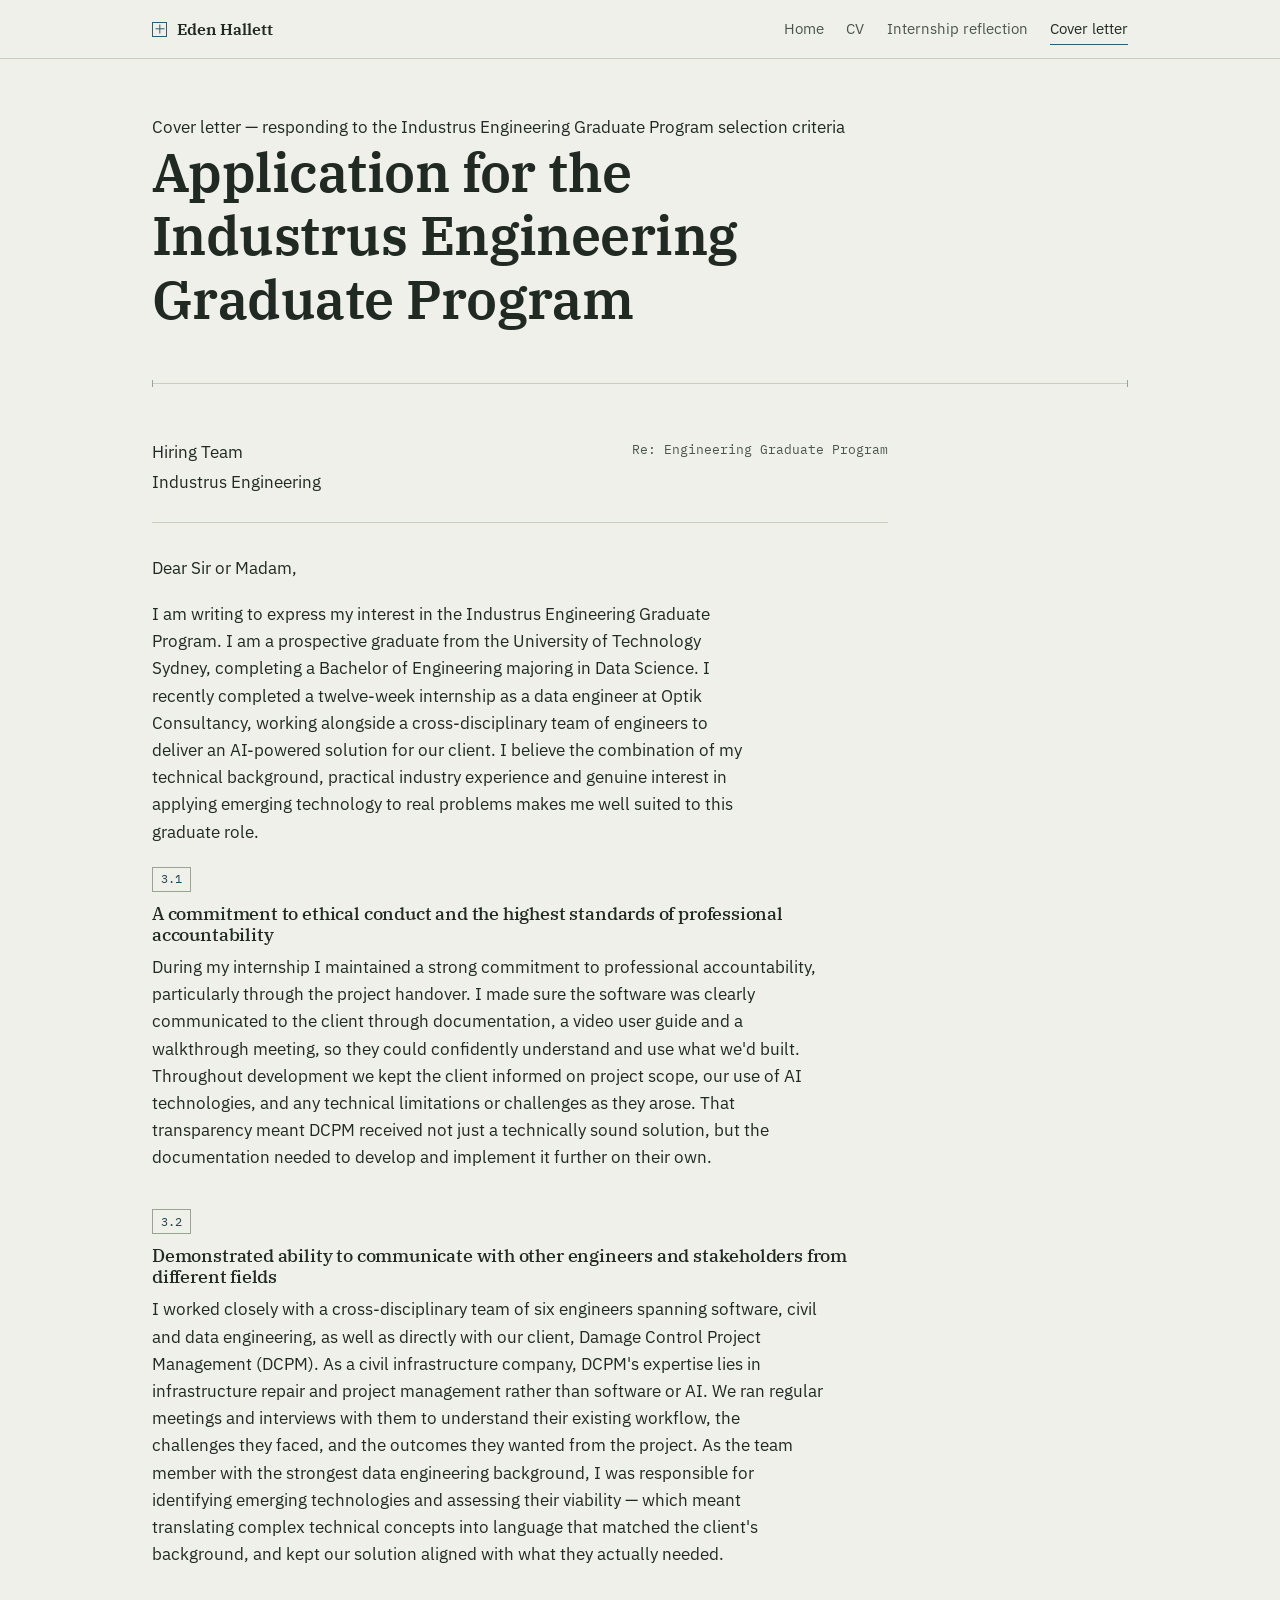
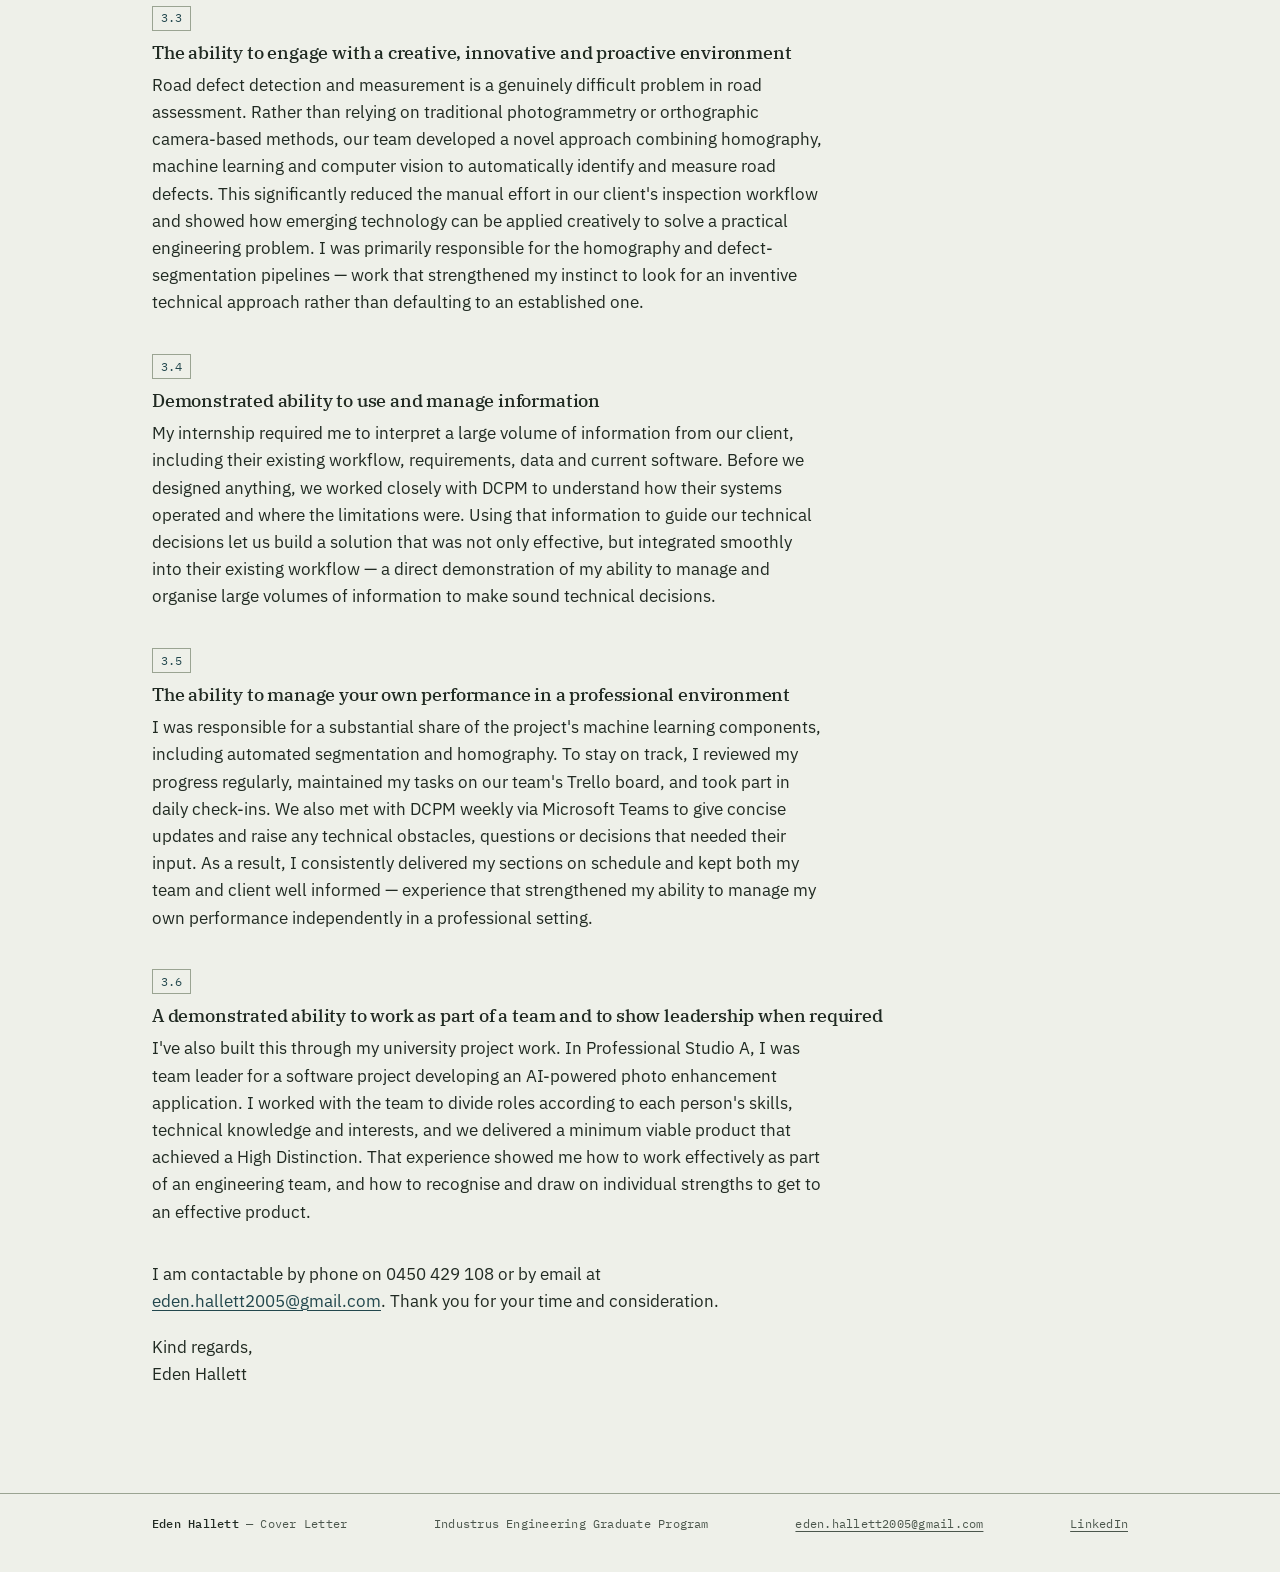
==== cover-letter.html @ 6748b649 "added html" ====
<!doctype html>
<html lang="en">
<head>
<meta charset="utf-8">
<meta name="viewport" content="width=device-width, initial-scale=1">
<title>Cover Letter — Eden Hallett</title>
<meta name="description" content="Eden Hallett's cover letter for the Industrus Engineering Graduate Program.">
<link rel="stylesheet" href="assets/site.css">
</head>
<body>

<header class="sitehead">
  <div class="sitehead-inner">
    <a class="brand" href="index.html"><span class="brand-mark" aria-hidden="true"></span>Eden Hallett</a>
    <nav class="nav" aria-label="Primary">
      <a href="index.html">Home</a>
      <a href="cv.html">CV</a>
      <a href="reflection.html">Internship reflection</a>
      <a href="cover-letter.html" aria-current="page">Cover letter</a>
    </nav>
  </div>
</header>

<main>

  <section style="padding-bottom:1.6rem;">
    <div class="kicker">Cover letter — responding to the Industrus Engineering Graduate Program selection criteria</div>
    <h1>Application for the<br>Industrus Engineering<br>Graduate Program</h1>
  </section>

  <div class="rule-ticked"></div>

  <section class="narrow">

    <div class="letter-head">
      <div class="to">
        <p style="margin-bottom:0.2em;">Hiring Team</p>
        <p style="margin-bottom:0;">Industrus Engineering</p>
      </div>
      <div class="date">Re: Engineering Graduate Program</div>
    </div>

    <p>Dear Sir or Madam,</p>

    <p>I am writing to express my interest in the Industrus Engineering Graduate Program. I am a prospective graduate from the University of Technology Sydney, completing a Bachelor of Engineering majoring in Data Science. I recently completed a twelve-week internship as a data engineer at Optik Consultancy, working alongside a cross-disciplinary team of engineers to deliver an AI-powered solution for our client. I believe the combination of my technical background, practical industry experience and genuine interest in applying emerging technology to real problems makes me well suited to this graduate role.</p>

    <div class="criterion">
      <span class="ctag">3.1</span>
      <h2>A commitment to ethical conduct and the highest standards of professional accountability</h2>
      <p>During my internship I maintained a strong commitment to professional accountability, particularly through the project handover. I made sure the software was clearly communicated to the client through documentation, a video user guide and a walkthrough meeting, so they could confidently understand and use what we'd built. Throughout development we kept the client informed on project scope, our use of AI technologies, and any technical limitations or challenges as they arose. That transparency meant DCPM received not just a technically sound solution, but the documentation needed to develop and implement it further on their own.</p>
    </div>

    <div class="criterion">
      <span class="ctag">3.2</span>
      <h2>Demonstrated ability to communicate with other engineers and stakeholders from different fields</h2>
      <p>I worked closely with a cross-disciplinary team of six engineers spanning software, civil and data engineering, as well as directly with our client, Damage Control Project Management (DCPM). As a civil infrastructure company, DCPM's expertise lies in infrastructure repair and project management rather than software or AI. We ran regular meetings and interviews with them to understand their existing workflow, the challenges they faced, and the outcomes they wanted from the project. As the team member with the strongest data engineering background, I was responsible for identifying emerging technologies and assessing their viability — which meant translating complex technical concepts into language that matched the client's background, and kept our solution aligned with what they actually needed.</p>
    </div>

    <div class="criterion">
      <span class="ctag">3.3</span>
      <h2>The ability to engage with a creative, innovative and proactive environment</h2>
      <p>Road defect detection and measurement is a genuinely difficult problem in road assessment. Rather than relying on traditional photogrammetry or orthographic camera-based methods, our team developed a novel approach combining homography, machine learning and computer vision to automatically identify and measure road defects. This significantly reduced the manual effort in our client's inspection workflow and showed how emerging technology can be applied creatively to solve a practical engineering problem. I was primarily responsible for the homography and defect-segmentation pipelines — work that strengthened my instinct to look for an inventive technical approach rather than defaulting to an established one.</p>
    </div>

    <div class="criterion">
      <span class="ctag">3.4</span>
      <h2>Demonstrated ability to use and manage information</h2>
      <p>My internship required me to interpret a large volume of information from our client, including their existing workflow, requirements, data and current software. Before we designed anything, we worked closely with DCPM to understand how their systems operated and where the limitations were. Using that information to guide our technical decisions let us build a solution that was not only effective, but integrated smoothly into their existing workflow — a direct demonstration of my ability to manage and organise large volumes of information to make sound technical decisions.</p>
    </div>

    <div class="criterion">
      <span class="ctag">3.5</span>
      <h2>The ability to manage your own performance in a professional environment</h2>
      <p>I was responsible for a substantial share of the project's machine learning components, including automated segmentation and homography. To stay on track, I reviewed my progress regularly, maintained my tasks on our team's Trello board, and took part in daily check-ins. We also met with DCPM weekly via Microsoft Teams to give concise updates and raise any technical obstacles, questions or decisions that needed their input. As a result, I consistently delivered my sections on schedule and kept both my team and client well informed — experience that strengthened my ability to manage my own performance independently in a professional setting.</p>
    </div>

    <div class="criterion">
      <span class="ctag">3.6</span>
      <h2>A demonstrated ability to work as part of a team and to show leadership when required</h2>
      <p>I've also built this through my university project work. In Professional Studio A, I was team leader for a software project developing an AI-powered photo enhancement application. I worked with the team to divide roles according to each person's skills, technical knowledge and interests, and we delivered a minimum viable product that achieved a High Distinction. That experience showed me how to work effectively as part of an engineering team, and how to recognise and draw on individual strengths to get to an effective product.</p>
    </div>

    <p style="margin-top:2rem;">I am contactable by phone on 0450 429 108 or by email at <a href="mailto:eden.hallett2005@gmail.com">eden.hallett2005@gmail.com</a>. Thank you for your time and consideration.</p>

    <p>Kind regards,<br>Eden Hallett</p>

  </section>

</main>

<footer class="titleblock">
  <div class="titleblock-inner">
    <span><b>Eden Hallett</b> — Cover Letter</span>
    <span>Industrus Engineering Graduate Program</span>
    <span><a href="mailto:eden.hallett2005@gmail.com">eden.hallett2005@gmail.com</a></span>
    <span><a href="http://www.linkedin.com/in/eden-hallett-33a5212b8">LinkedIn</a></span>
  </div>
</footer>

</body>
</html>
---- assets/site.css ----
/* ============================================================
   Eden Hallett — ePortfolio
   Design concept: the visual language of a survey / engineering
   drawing sheet — hairline rules, corner tick marks, a title
   block, and restrained marginal annotations — reinterpreted
   as a web layout. Ties the site's form to Eden's own work in
   geospatial measurement and technical documentation.
   ============================================================ */

@import url('https://fonts.googleapis.com/css2?family=IBM+Plex+Serif:ital,wght@0,400;0,500;0,600;1,400&family=IBM+Plex+Sans:wght@400;500;600&family=IBM+Plex+Mono:wght@400;500&display=swap');

:root{
  --paper:   #EEF0E9;
  --panel:   #E4E7DC;
  --ink:     #202A22;
  --ink-60:  #4B564C;
  --slate:   #2F5F66;
  --slate-d: #22474D;
  --clay:    #93602E;
  --line:    #C9CFC0;
  --line-strong: #9AA492;
  --max: 46rem;
  --wide: 64rem;
}

*, *::before, *::after{ box-sizing: border-box; }

html{ scroll-behavior: smooth; }

body{
  margin: 0;
  background: var(--paper);
  color: var(--ink);
  font-family: 'IBM Plex Sans', system-ui, sans-serif;
  font-size: 17px;
  line-height: 1.6;
  -webkit-font-smoothing: antialiased;
}

h1, h2, h3{
  font-family: 'IBM Plex Serif', Georgia, serif;
  font-weight: 500;
  color: var(--ink);
  line-height: 1.18;
  margin: 0 0 0.5em;
  letter-spacing: -0.01em;
}

h1{ font-size: clamp(2.1rem, 4.2vw, 3.4rem); font-weight: 600; }
h2{ font-size: clamp(1.35rem, 2.4vw, 1.7rem); }
h3{ font-size: 1.1rem; font-weight: 600; }

p{ margin: 0 0 1.1em; max-width: 38rem; }
a{ color: var(--slate-d); text-decoration-thickness: 1px; text-underline-offset: 3px; }
a:hover{ color: var(--clay); }
a:focus-visible, button:focus-visible{
  outline: 2px solid var(--slate-d);
  outline-offset: 3px;
}

.mono{ font-family: 'IBM Plex Mono', monospace; }

.meta{
  font-family: 'IBM Plex Mono', monospace;
  font-size: 0.72rem;
  letter-spacing: 0.04em;
  color: var(--ink-60);
}

/* ---------- corner tick marks (drawing-sheet reference marks) --- */
.ticked{
  position: relative;
}
.ticked::before, .ticked::after,
.ticked .tick-br, .ticked .tick-bl{
  content: "";
  position: absolute;
  width: 14px;
  height: 14px;
  border: 1.4px solid var(--line-strong);
}
.ticked::before{ top: -1px; left: -1px; border-right: none; border-bottom: none; }
.ticked::after{ top: -1px; right: -1px; border-left: none; border-bottom: none; }
.ticked .tick-bl{ bottom: -1px; left: -1px; border-right: none; border-top: none; }
.ticked .tick-br{ bottom: -1px; right: -1px; border-left: none; border-top: none; }

/* ---------- top nav — reads like a drawing sheet's index strip - */
.sitehead{
  border-bottom: 1px solid var(--line);
  position: sticky;
  top: 0;
  background: rgba(238,240,233,0.92);
  backdrop-filter: blur(6px);
  z-index: 20;
}
.sitehead-inner{
  max-width: var(--wide);
  margin: 0 auto;
  padding: 0.85rem 1.5rem;
  display: flex;
  align-items: center;
  justify-content: space-between;
  gap: 1rem;
}
.brand{
  display: flex;
  align-items: center;
  gap: 0.6rem;
  font-family: 'IBM Plex Serif', serif;
  font-size: 1.02rem;
  font-weight: 600;
  color: var(--ink);
  text-decoration: none;
  white-space: nowrap;
}
.brand:hover{ color: var(--ink); }
.brand-mark{
  width: 15px; height: 15px;
  border: 1.4px solid var(--slate);
  position: relative;
  flex: none;
}
.brand-mark::before, .brand-mark::after{
  content:"";
  position: absolute;
  background: var(--slate);
}
.brand-mark::before{ top: 50%; left: 50%; width: 9px; height: 1.4px; transform: translate(-50%,-50%); }
.brand-mark::after{ top: 50%; left: 50%; width: 1.4px; height: 9px; transform: translate(-50%,-50%); }

.nav{
  display: flex;
  gap: 1.4rem;
  font-size: 0.92rem;
  flex-wrap: wrap;
}
.nav a{
  color: var(--ink-60);
  text-decoration: none;
  padding: 0.2rem 0;
  border-bottom: 1px solid transparent;
}
.nav a:hover{ color: var(--ink); border-color: var(--line-strong); }
.nav a[aria-current="page"]{
  color: var(--ink);
  border-color: var(--slate);
}

/* ---------- layout shells ---------- */
main{ max-width: var(--wide); margin: 0 auto; padding: 0 1.5rem; }
.narrow{ max-width: var(--max); }

section{ padding: 3.4rem 0; }
section + section{ border-top: 1px solid var(--line); }

.rule{
  border: 0;
  border-top: 1px solid var(--line);
  margin: 0;
}

.rule-ticked{
  height: 1px;
  background: var(--line);
  margin: 0;
  position: relative;
}
.rule-ticked::before{
  content: "";
  position: absolute;
  left: 0; top: -3px;
  width: 1px; height: 7px;
  background: var(--line-strong);
}
.rule-ticked::after{
  content: "";
  position: absolute;
  right: 0; top: -3px;
  width: 1px; height: 7px;
  background: var(--line-strong);
}

/* ---------- hero ---------- */
.hero{ padding: 3.6rem 0 3rem; }
.hero .kicker{
  font-family: 'IBM Plex Mono', monospace;
  font-size: 0.78rem;
  color: var(--slate-d);
  margin-bottom: 1rem;
  letter-spacing: 0.02em;
}
.hero p.lead{
  font-size: 1.12rem;
  color: var(--ink-60);
  max-width: 34rem;
}

/* ---------- panel (title-block style bordered box) ---------- */
.panel{
  border: 1px solid var(--line-strong);
  background: var(--panel);
  padding: 1.8rem 2rem;
}
.panel h3{ margin-bottom: 0.6rem; }
.panel p:last-child{ margin-bottom: 0; }

.panel-row{
  display: grid;
  grid-template-columns: 1fr 1fr;
  gap: 2.2rem;
}
@media (max-width: 640px){
  .panel-row{ grid-template-columns: 1fr; }
}

/* ---------- two-column CV layout ---------- */
.cv-grid{
  display: grid;
  grid-template-columns: 15.5rem 1fr;
  gap: 3rem;
  align-items: start;
}
@media (max-width: 780px){
  .cv-grid{ grid-template-columns: 1fr; }
}

.side-block{ margin-bottom: 2.1rem; }
.side-block h3{
  font-family: 'IBM Plex Mono', monospace;
  font-size: 0.8rem;
  font-weight: 500;
  letter-spacing: 0.01em;
  color: var(--slate-d);
  margin-bottom: 0.7rem;
}
.side-block ul{ margin: 0; padding-left: 0; list-style: none; }
.side-block li{ margin-bottom: 0.35rem; font-size: 0.94rem; color: var(--ink-60); }
.side-block a{ color: var(--ink-60); }
.side-block a:hover{ color: var(--clay); }

.entry{ margin-bottom: 1.9rem; }
.entry:last-child{ margin-bottom: 0; }
.entry-head{
  display: flex;
  justify-content: space-between;
  align-items: baseline;
  gap: 1rem;
  flex-wrap: wrap;
  margin-bottom: 0.25rem;
}
.entry-head h3{ margin: 0; }
.entry-org{ color: var(--ink-60); font-size: 0.95rem; margin-bottom: 0.5rem; }
.entry-when{
  font-family: 'IBM Plex Mono', monospace;
  font-size: 0.76rem;
  color: var(--ink-60);
  white-space: nowrap;
}
.entry ul{ margin: 0.4em 0 0; padding-left: 1.1em; }
.entry li{ margin-bottom: 0.35em; color: var(--ink-60); }

.chips{ display: flex; flex-wrap: wrap; gap: 0.4rem 0.5rem; }
.chip{
  font-family: 'IBM Plex Mono', monospace;
  font-size: 0.74rem;
  border: 1px solid var(--line-strong);
  padding: 0.18rem 0.55rem;
  color: var(--ink-60);
}

/* ---------- Q&A blocks (reflection) ---------- */
.qa{ margin-bottom: 2.6rem; }
.qa:last-child{ margin-bottom: 0; }
.qa .qnum{
  font-family: 'IBM Plex Mono', monospace;
  font-size: 0.76rem;
  color: var(--slate-d);
  display: block;
  margin-bottom: 0.4rem;
}
.qa h2{ font-size: 1.2rem; margin-bottom: 0.7rem; }
.qa p{ max-width: 40rem; }

figure{ margin: 1.6rem 0; }
figure img{
  width: 100%;
  height: auto;
  display: block;
  border: 1px solid var(--line-strong);
}
figcaption{
  font-family: 'IBM Plex Mono', monospace;
  font-size: 0.72rem;
  color: var(--ink-60);
  margin-top: 0.5rem;
}

/* ---------- criteria blocks (cover letter) ---------- */
.criterion{ margin-bottom: 2.2rem; }
.criterion:last-child{ margin-bottom: 0; }
.criterion .ctag{
  font-family: 'IBM Plex Mono', monospace;
  font-size: 0.76rem;
  color: var(--slate-d);
  border: 1px solid var(--line-strong);
  padding: 0.12rem 0.5rem;
  display: inline-block;
  margin-bottom: 0.7rem;
}
.criterion h2{ font-size: 1.12rem; margin-bottom: 0.55rem; }
.criterion p{ max-width: 42rem; }

.letter-head{
  display: flex;
  justify-content: space-between;
  gap: 1.5rem;
  flex-wrap: wrap;
  margin-bottom: 2rem;
  padding-bottom: 1.6rem;
  border-bottom: 1px solid var(--line);
}
.letter-head .to{ max-width: 26rem; }
.letter-head .date{ font-family: 'IBM Plex Mono', monospace; font-size: 0.82rem; color: var(--ink-60); }

.print-btn{
  font-family: 'IBM Plex Mono', monospace;
  font-size: 0.76rem;
  color: var(--slate-d);
  background: none;
  border: 1px solid var(--line-strong);
  padding: 0.4rem 0.8rem;
  cursor: pointer;
}
.print-btn:hover{ border-color: var(--slate-d); }

/* ---------- title-block footer ---------- */
.titleblock{
  border-top: 1px solid var(--line-strong);
  margin-top: 2rem;
}
.titleblock-inner{
  max-width: var(--wide);
  margin: 0 auto;
  padding: 1.3rem 1.5rem 2.4rem;
  display: flex;
  flex-wrap: wrap;
  gap: 0.6rem 2rem;
  justify-content: space-between;
  font-family: 'IBM Plex Mono', monospace;
  font-size: 0.72rem;
  color: var(--ink-60);
  letter-spacing: 0.02em;
}
.titleblock-inner span b{ color: var(--ink); font-weight: 500; }
.titleblock a{ color: var(--ink-60); }
.titleblock a:hover{ color: var(--clay); }

/* ---------- inline in-content link callout ---------- */
.crossref{
  margin-top: 1.6rem;
  font-size: 0.96rem;
}

/* ---------- print (CV) ---------- */
@media print{
  .sitehead, .titleblock, .print-btn{ display: none !important; }
  body{ background: #fff; font-size: 12px; }
  section{ padding: 0.6rem 0; }
  section + section{ border-top: none; }
  a{ color: var(--ink); text-decoration: none; }
  .panel{ background: #fff; }
}

@media (max-width: 560px){
  .sitehead-inner{ flex-direction: column; align-items: flex-start; gap: 0.6rem; }
  .nav{ gap: 1rem; font-size: 0.86rem; }
}
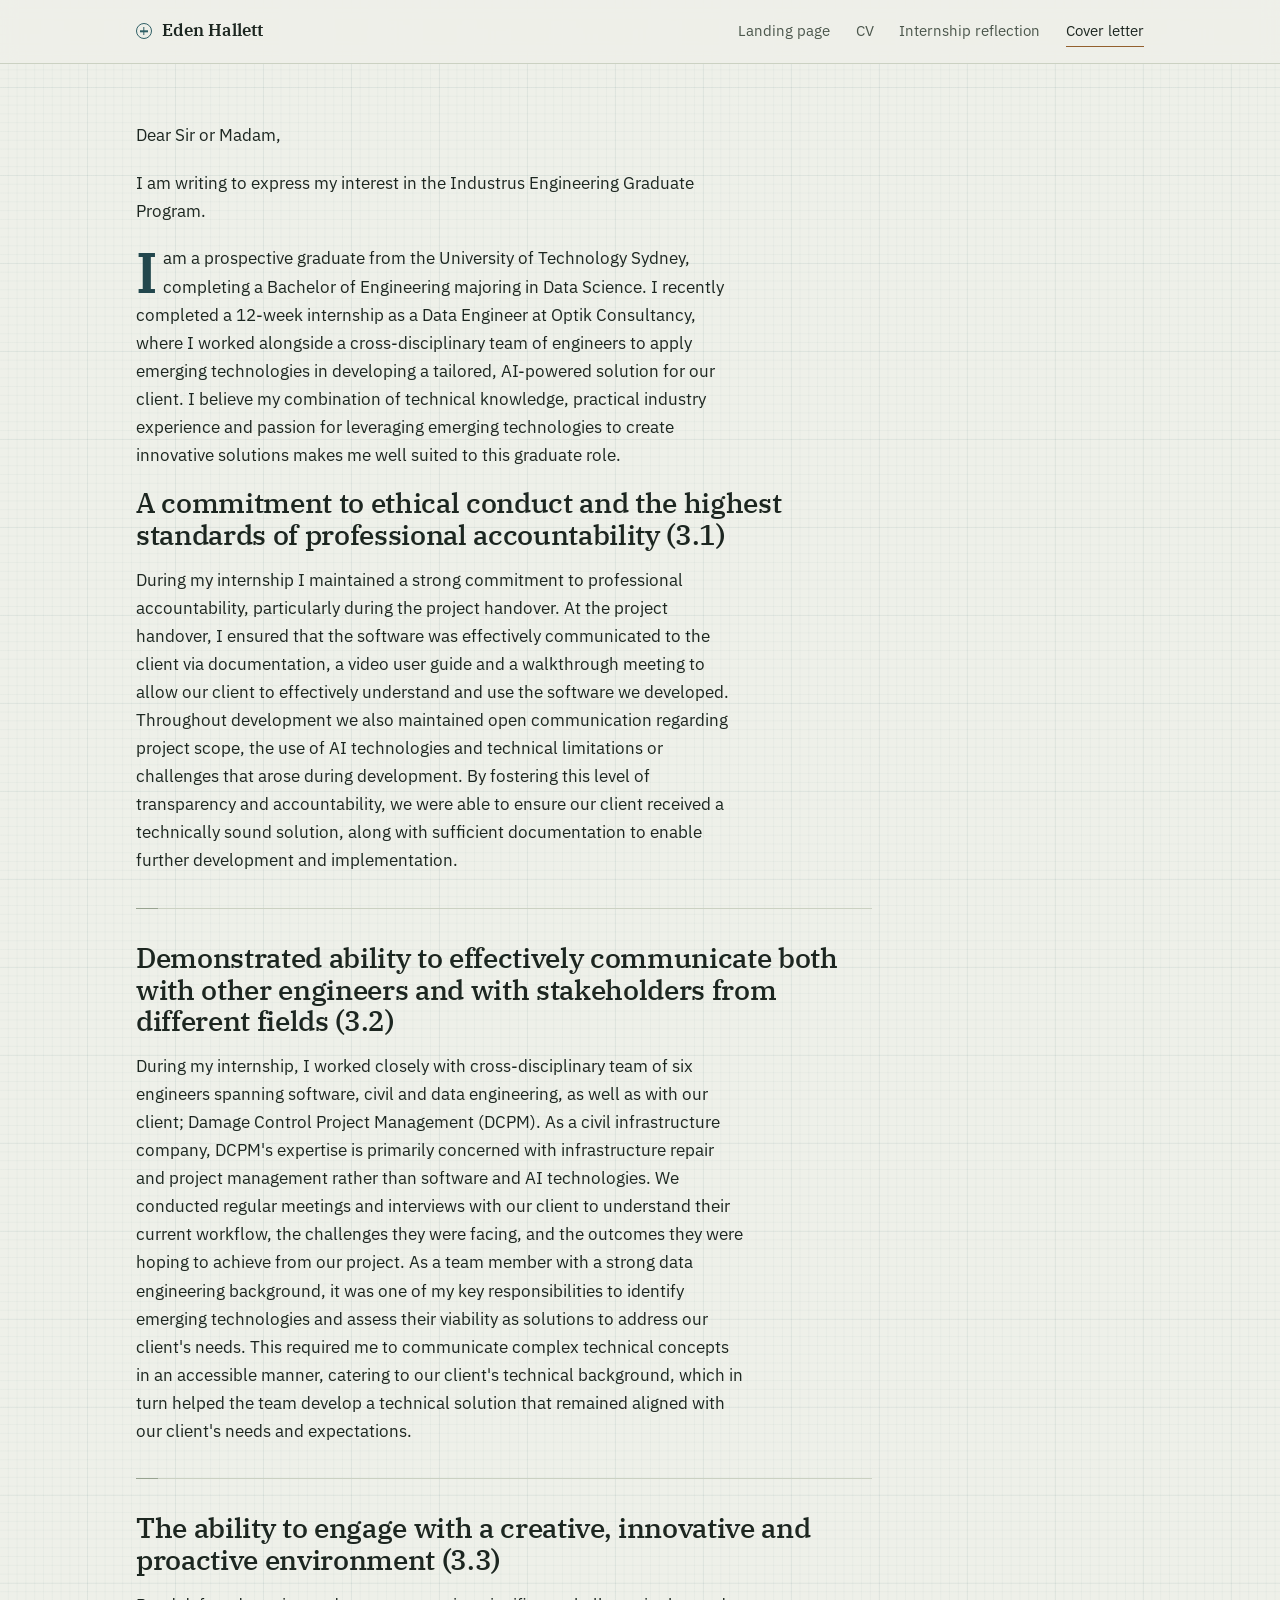
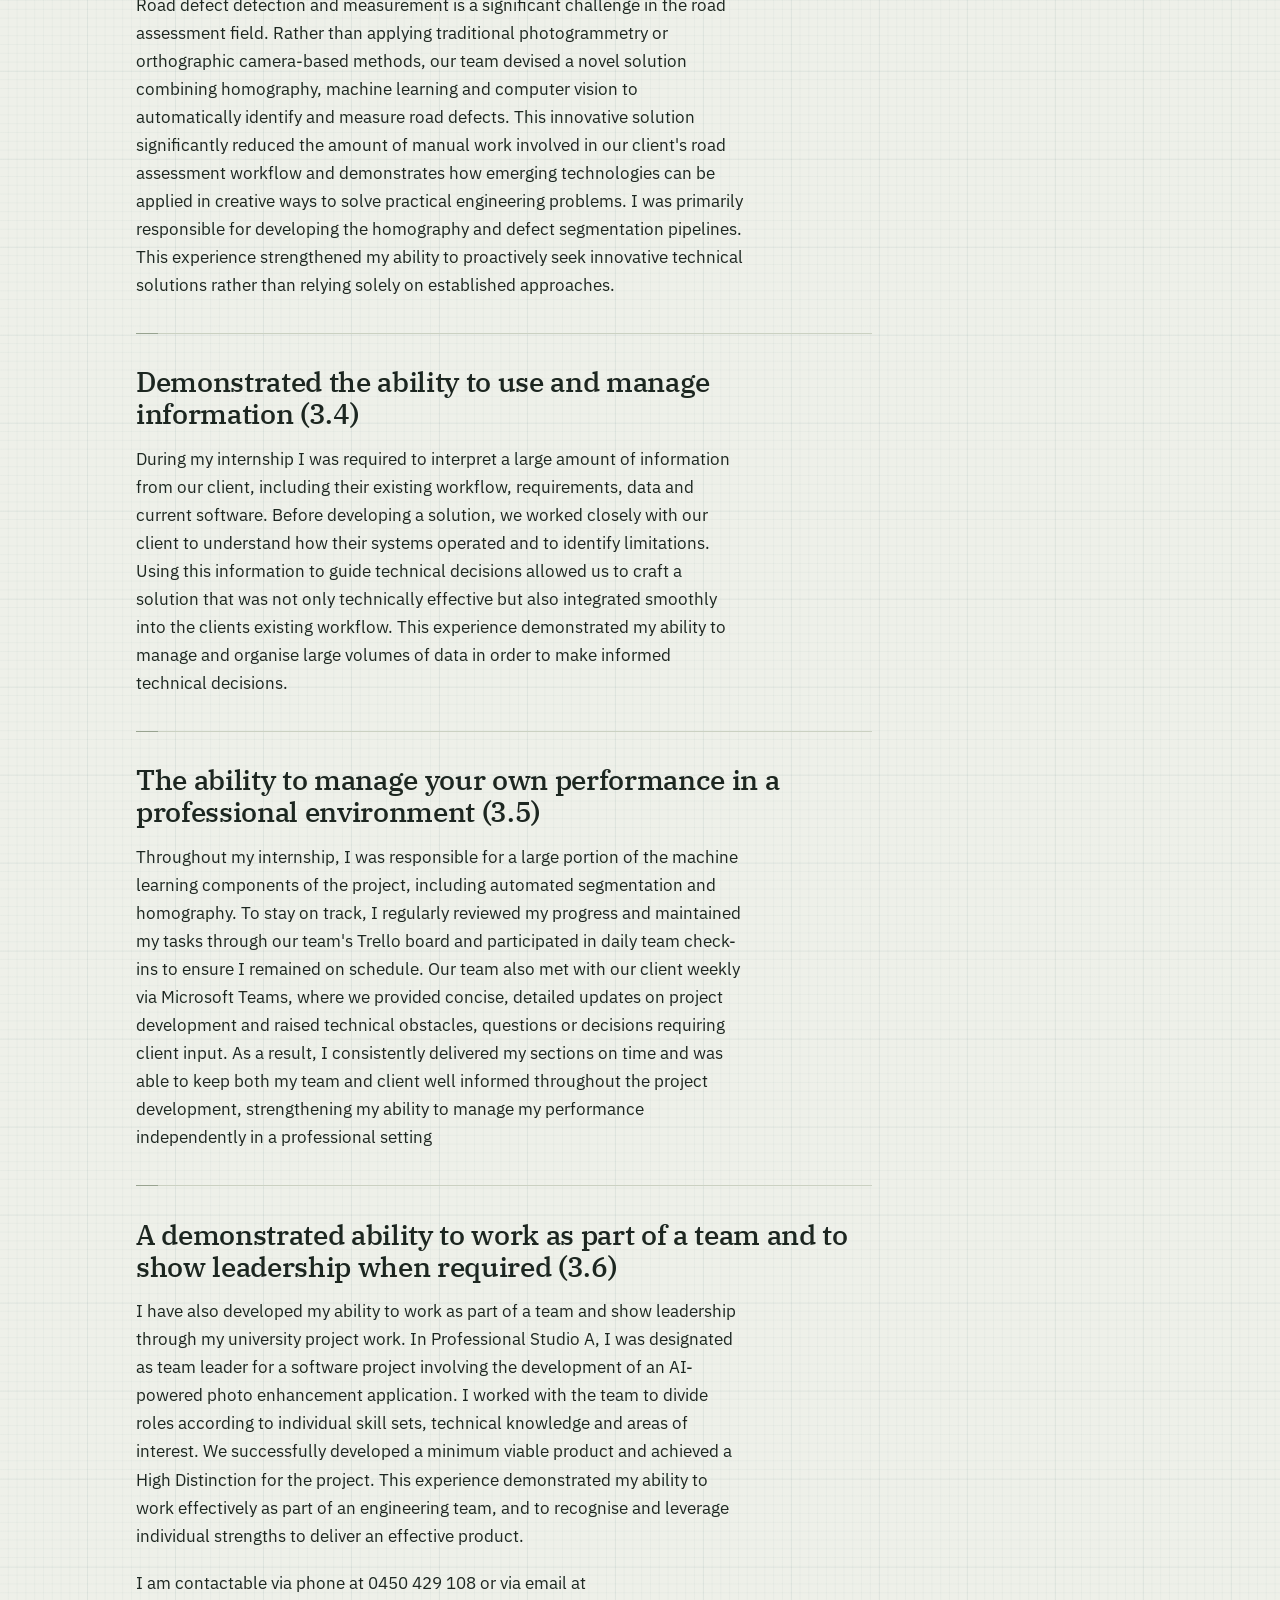
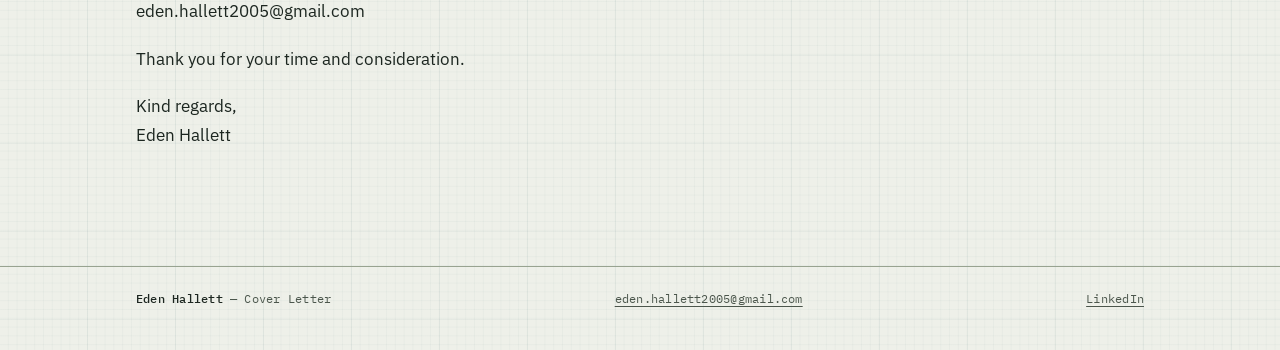
==== commit 84b4a636: "visual upgrade" ====
--- a/cover-letter.html
+++ b/cover-letter.html
@@ -4,7 +4,7 @@
 <meta charset="utf-8">
 <meta name="viewport" content="width=device-width, initial-scale=1">
 <title>Cover Letter — Eden Hallett</title>
-<meta name="description" content="Eden Hallett's cover letter for the Industrus Engineering Graduate Program.">
+<link rel="icon" href="assets/favicon.svg" type="image/svg+xml">
 <link rel="stylesheet" href="assets/site.css">
 </head>
 <body>
@@ -13,7 +13,7 @@
   <div class="sitehead-inner">
     <a class="brand" href="index.html"><span class="brand-mark" aria-hidden="true"></span>Eden Hallett</a>
     <nav class="nav" aria-label="Primary">
-      <a href="index.html">Home</a>
+      <a href="index.html">Landing page</a>
       <a href="cv.html">CV</a>
       <a href="reflection.html">Internship reflection</a>
       <a href="cover-letter.html" aria-current="page">Cover letter</a>
@@ -23,64 +23,45 @@
 
 <main>
 
-  <section style="padding-bottom:1.6rem;">
-    <div class="kicker">Cover letter — responding to the Industrus Engineering Graduate Program selection criteria</div>
-    <h1>Application for the<br>Industrus Engineering<br>Graduate Program</h1>
-  </section>
-
-  <div class="rule-ticked"></div>
-
   <section class="narrow">
-
-    <div class="letter-head">
-      <div class="to">
-        <p style="margin-bottom:0.2em;">Hiring Team</p>
-        <p style="margin-bottom:0;">Industrus Engineering</p>
-      </div>
-      <div class="date">Re: Engineering Graduate Program</div>
-    </div>
 
     <p>Dear Sir or Madam,</p>
 
-    <p>I am writing to express my interest in the Industrus Engineering Graduate Program. I am a prospective graduate from the University of Technology Sydney, completing a Bachelor of Engineering majoring in Data Science. I recently completed a twelve-week internship as a data engineer at Optik Consultancy, working alongside a cross-disciplinary team of engineers to deliver an AI-powered solution for our client. I believe the combination of my technical background, practical industry experience and genuine interest in applying emerging technology to real problems makes me well suited to this graduate role.</p>
+    <p>I am writing to express my interest in the Industrus Engineering Graduate Program.</p>
 
-    <div class="criterion">
-      <span class="ctag">3.1</span>
-      <h2>A commitment to ethical conduct and the highest standards of professional accountability</h2>
-      <p>During my internship I maintained a strong commitment to professional accountability, particularly through the project handover. I made sure the software was clearly communicated to the client through documentation, a video user guide and a walkthrough meeting, so they could confidently understand and use what we'd built. Throughout development we kept the client informed on project scope, our use of AI technologies, and any technical limitations or challenges as they arose. That transparency meant DCPM received not just a technically sound solution, but the documentation needed to develop and implement it further on their own.</p>
-    </div>
+    <p class="dropcap">I am a prospective graduate from the University of Technology Sydney, completing a Bachelor of Engineering majoring in Data Science. I recently completed a 12-week internship as a Data Engineer at Optik Consultancy, where I worked alongside a cross-disciplinary team of engineers to apply emerging technologies in developing a tailored, AI-powered solution for our client. I believe my combination of technical knowledge, practical industry experience and passion for leveraging emerging technologies to create innovative solutions makes me well suited to this graduate role.</p>
 
-    <div class="criterion">
-      <span class="ctag">3.2</span>
-      <h2>Demonstrated ability to communicate with other engineers and stakeholders from different fields</h2>
-      <p>I worked closely with a cross-disciplinary team of six engineers spanning software, civil and data engineering, as well as directly with our client, Damage Control Project Management (DCPM). As a civil infrastructure company, DCPM's expertise lies in infrastructure repair and project management rather than software or AI. We ran regular meetings and interviews with them to understand their existing workflow, the challenges they faced, and the outcomes they wanted from the project. As the team member with the strongest data engineering background, I was responsible for identifying emerging technologies and assessing their viability — which meant translating complex technical concepts into language that matched the client's background, and kept our solution aligned with what they actually needed.</p>
-    </div>
+    <h2>A commitment to ethical conduct and the highest standards of professional accountability (3.1)</h2>
+    <p>During my internship I maintained a strong commitment to professional accountability, particularly during the project handover. At the project handover, I ensured that the software was effectively communicated to the client via documentation, a video user guide and a walkthrough meeting to allow our client to effectively understand and use the software we developed. Throughout development we also maintained open communication regarding project scope, the use of AI technologies and technical limitations or challenges that arose during development. By fostering this level of transparency and accountability, we were able to ensure our client received a technically sound solution, along with sufficient documentation to enable further development and implementation.</p>
 
-    <div class="criterion">
-      <span class="ctag">3.3</span>
-      <h2>The ability to engage with a creative, innovative and proactive environment</h2>
-      <p>Road defect detection and measurement is a genuinely difficult problem in road assessment. Rather than relying on traditional photogrammetry or orthographic camera-based methods, our team developed a novel approach combining homography, machine learning and computer vision to automatically identify and measure road defects. This significantly reduced the manual effort in our client's inspection workflow and showed how emerging technology can be applied creatively to solve a practical engineering problem. I was primarily responsible for the homography and defect-segmentation pipelines — work that strengthened my instinct to look for an inventive technical approach rather than defaulting to an established one.</p>
-    </div>
+    <div class="divider"></div>
 
-    <div class="criterion">
-      <span class="ctag">3.4</span>
-      <h2>Demonstrated ability to use and manage information</h2>
-      <p>My internship required me to interpret a large volume of information from our client, including their existing workflow, requirements, data and current software. Before we designed anything, we worked closely with DCPM to understand how their systems operated and where the limitations were. Using that information to guide our technical decisions let us build a solution that was not only effective, but integrated smoothly into their existing workflow — a direct demonstration of my ability to manage and organise large volumes of information to make sound technical decisions.</p>
-    </div>
+    <h2>Demonstrated ability to effectively communicate both with other engineers and with stakeholders from different fields (3.2)</h2>
+    <p>During my internship, I worked closely with cross-disciplinary team of six engineers spanning software, civil and data engineering, as well as with our client; Damage Control Project Management (DCPM). As a civil infrastructure company, DCPM's expertise is primarily concerned with infrastructure repair and project management rather than software and AI technologies. We conducted regular meetings and interviews with our client to understand their current workflow, the challenges they were facing, and the outcomes they were hoping to achieve from our project. As a team member with a strong data engineering background, it was one of my key responsibilities to identify emerging technologies and assess their viability as solutions to address our client's needs. This required me to communicate complex technical concepts in an accessible manner, catering to our client's technical background, which in turn helped the team develop a technical solution that remained aligned with our client's needs and expectations.</p>
 
-    <div class="criterion">
-      <span class="ctag">3.5</span>
-      <h2>The ability to manage your own performance in a professional environment</h2>
-      <p>I was responsible for a substantial share of the project's machine learning components, including automated segmentation and homography. To stay on track, I reviewed my progress regularly, maintained my tasks on our team's Trello board, and took part in daily check-ins. We also met with DCPM weekly via Microsoft Teams to give concise updates and raise any technical obstacles, questions or decisions that needed their input. As a result, I consistently delivered my sections on schedule and kept both my team and client well informed — experience that strengthened my ability to manage my own performance independently in a professional setting.</p>
-    </div>
+    <div class="divider"></div>
 
-    <div class="criterion">
-      <span class="ctag">3.6</span>
-      <h2>A demonstrated ability to work as part of a team and to show leadership when required</h2>
-      <p>I've also built this through my university project work. In Professional Studio A, I was team leader for a software project developing an AI-powered photo enhancement application. I worked with the team to divide roles according to each person's skills, technical knowledge and interests, and we delivered a minimum viable product that achieved a High Distinction. That experience showed me how to work effectively as part of an engineering team, and how to recognise and draw on individual strengths to get to an effective product.</p>
-    </div>
+    <h2>The ability to engage with a creative, innovative and proactive environment (3.3)</h2>
+    <p>Road defect detection and measurement is a significant challenge in the road assessment field. Rather than applying traditional photogrammetry or orthographic camera-based methods, our team devised a novel solution combining homography, machine learning and computer vision to automatically identify and measure road defects. This innovative solution significantly reduced the amount of manual work involved in our client's road assessment workflow and demonstrates how emerging technologies can be applied in creative ways to solve practical engineering problems. I was primarily responsible for developing the homography and defect segmentation pipelines. This experience strengthened my ability to proactively seek innovative technical solutions rather than relying solely on established approaches.</p>
 
-    <p style="margin-top:2rem;">I am contactable by phone on 0450 429 108 or by email at <a href="mailto:eden.hallett2005@gmail.com">eden.hallett2005@gmail.com</a>. Thank you for your time and consideration.</p>
+    <div class="divider"></div>
+
+    <h2>Demonstrated the ability to use and manage information (3.4)</h2>
+    <p>During my internship I was required to interpret a large amount of information from our client, including their existing workflow, requirements, data and current software. Before developing a solution, we worked closely with our client to understand how their systems operated and to identify limitations. Using this information to guide technical decisions allowed us to craft a solution that was not only technically effective but also integrated smoothly into the clients existing workflow. This experience demonstrated my ability to manage and organise large volumes of data in order to make informed technical decisions.</p>
+
+    <div class="divider"></div>
+
+    <h2>The ability to manage your own performance in a professional environment (3.5)</h2>
+    <p>Throughout my internship, I was responsible for a large portion of the machine learning components of the project, including automated segmentation and homography. To stay on track, I regularly reviewed my progress and maintained my tasks through our team's Trello board and participated in daily team check-ins to ensure I remained on schedule. Our team also met with our client weekly via Microsoft Teams, where we provided concise, detailed updates on project development and raised technical obstacles, questions or decisions requiring client input. As a result, I consistently delivered my sections on time and was able to keep both my team and client well informed throughout the project development, strengthening my ability to manage my performance independently in a professional setting</p>
+
+    <div class="divider"></div>
+
+    <h2>A demonstrated ability to work as part of a team and to show leadership when required (3.6)</h2>
+    <p>I have also developed my ability to work as part of a team and show leadership through my university project work. In Professional Studio A, I was designated as team leader for a software project involving the development of an AI-powered photo enhancement application. I worked with the team to divide roles according to individual skill sets, technical knowledge and areas of interest. We successfully developed a minimum viable product and achieved a High Distinction for the project. This experience demonstrated my ability to work effectively as part of an engineering team, and to recognise and leverage individual strengths to deliver an effective product.</p>
+
+    <p>I am contactable via phone at 0450 429 108 or via email at eden.hallett2005@gmail.com</p>
+
+    <p>Thank you for your time and consideration.</p>
 
     <p>Kind regards,<br>Eden Hallett</p>
 
@@ -91,7 +72,6 @@
 <footer class="titleblock">
   <div class="titleblock-inner">
     <span><b>Eden Hallett</b> — Cover Letter</span>
-    <span>Industrus Engineering Graduate Program</span>
     <span><a href="mailto:eden.hallett2005@gmail.com">eden.hallett2005@gmail.com</a></span>
     <span><a href="http://www.linkedin.com/in/eden-hallett-33a5212b8">LinkedIn</a></span>
   </div>
--- a/assets/site.css
+++ b/assets/site.css
@@ -1,26 +1,28 @@
 /* ============================================================
    Eden Hallett — ePortfolio
    Design concept: the visual language of a survey / engineering
-   drawing sheet — hairline rules, corner tick marks, a title
-   block, and restrained marginal annotations — reinterpreted
-   as a web layout. Ties the site's form to Eden's own work in
-   geospatial measurement and technical documentation.
+   drawing sheet — hairline rules, corner tick marks, a faint
+   grid ground, and a title block — reinterpreted as a website.
+   Ties the site's form to Eden's own work in geospatial
+   measurement and technical documentation. Content on every
+   page is reproduced verbatim from the source documents; only
+   presentation is styled here.
    ============================================================ */
 
-@import url('https://fonts.googleapis.com/css2?family=IBM+Plex+Serif:ital,wght@0,400;0,500;0,600;1,400&family=IBM+Plex+Sans:wght@400;500;600&family=IBM+Plex+Mono:wght@400;500&display=swap');
+@import url('https://fonts.googleapis.com/css2?family=IBM+Plex+Serif:ital,wght@0,400;0,500;0,600;1,400;1,500&family=IBM+Plex+Sans:wght@400;500;600&family=IBM+Plex+Mono:wght@400;500&display=swap');
 
 :root{
   --paper:   #EEF0E9;
   --panel:   #E4E7DC;
-  --ink:     #202A22;
+  --ink:     #1C2620;
   --ink-60:  #4B564C;
   --slate:   #2F5F66;
   --slate-d: #22474D;
   --clay:    #93602E;
-  --line:    #C9CFC0;
-  --line-strong: #9AA492;
+  --line:    #CBD1C2;
+  --line-strong: #98A390;
   --max: 46rem;
-  --wide: 64rem;
+  --wide: 66rem;
 }
 
 *, *::before, *::after{ box-sizing: border-box; }
@@ -29,29 +31,42 @@
 
 body{
   margin: 0;
-  background: var(--paper);
   color: var(--ink);
   font-family: 'IBM Plex Sans', system-ui, sans-serif;
   font-size: 17px;
-  line-height: 1.6;
+  line-height: 1.65;
   -webkit-font-smoothing: antialiased;
+  background-color: var(--paper);
+  /* faint drafting-paper grid: a fine line every 8px, a stronger one every 88px */
+  background-image:
+    linear-gradient(rgba(47,95,102,0.05) 1px, transparent 1px),
+    linear-gradient(90deg, rgba(47,95,102,0.05) 1px, transparent 1px),
+    linear-gradient(rgba(47,95,102,0.035) 1px, transparent 1px),
+    linear-gradient(90deg, rgba(47,95,102,0.035) 1px, transparent 1px);
+  background-size: 88px 88px, 88px 88px, 8.8px 8.8px, 8.8px 8.8px;
+  background-position: -1px -1px;
+}
+
+@media (prefers-reduced-motion: reduce){
+  html{ scroll-behavior: auto; }
+  *{ animation-duration: 0.001ms !important; transition-duration: 0.001ms !important; }
 }
 
 h1, h2, h3{
   font-family: 'IBM Plex Serif', Georgia, serif;
   font-weight: 500;
   color: var(--ink);
-  line-height: 1.18;
+  line-height: 1.16;
   margin: 0 0 0.5em;
-  letter-spacing: -0.01em;
-}
-
-h1{ font-size: clamp(2.1rem, 4.2vw, 3.4rem); font-weight: 600; }
-h2{ font-size: clamp(1.35rem, 2.4vw, 1.7rem); }
+  letter-spacing: -0.012em;
+}
+
+h1{ font-size: clamp(2.3rem, 4.6vw, 3.7rem); font-weight: 600; }
+h2{ font-size: clamp(1.38rem, 2.4vw, 1.72rem); }
 h3{ font-size: 1.1rem; font-weight: 600; }
 
-p{ margin: 0 0 1.1em; max-width: 38rem; }
-a{ color: var(--slate-d); text-decoration-thickness: 1px; text-underline-offset: 3px; }
+p{ margin: 0 0 1.15em; max-width: 38rem; }
+a{ color: var(--slate-d); text-decoration-thickness: 1px; text-underline-offset: 3px; transition: color 0.15s ease; }
 a:hover{ color: var(--clay); }
 a:focus-visible, button:focus-visible{
   outline: 2px solid var(--slate-d);
@@ -62,15 +77,14 @@
 
 .meta{
   font-family: 'IBM Plex Mono', monospace;
-  font-size: 0.72rem;
-  letter-spacing: 0.04em;
-  color: var(--ink-60);
+  font-size: 0.74rem;
+  letter-spacing: 0.03em;
+  color: var(--ink-60);
+  line-height: 1.9;
 }
 
 /* ---------- corner tick marks (drawing-sheet reference marks) --- */
-.ticked{
-  position: relative;
-}
+.ticked{ position: relative; }
 .ticked::before, .ticked::after,
 .ticked .tick-br, .ticked .tick-bl{
   content: "";
@@ -89,14 +103,15 @@
   border-bottom: 1px solid var(--line);
   position: sticky;
   top: 0;
-  background: rgba(238,240,233,0.92);
-  backdrop-filter: blur(6px);
+  background: rgba(238,240,233,0.88);
+  backdrop-filter: blur(8px);
+  -webkit-backdrop-filter: blur(8px);
   z-index: 20;
 }
 .sitehead-inner{
   max-width: var(--wide);
   margin: 0 auto;
-  padding: 0.85rem 1.5rem;
+  padding: 0.95rem 1.5rem;
   display: flex;
   align-items: center;
   justify-content: space-between;
@@ -105,9 +120,9 @@
 .brand{
   display: flex;
   align-items: center;
-  gap: 0.6rem;
+  gap: 0.65rem;
   font-family: 'IBM Plex Serif', serif;
-  font-size: 1.02rem;
+  font-size: 1.05rem;
   font-weight: 600;
   color: var(--ink);
   text-decoration: none;
@@ -115,49 +130,56 @@
 }
 .brand:hover{ color: var(--ink); }
 .brand-mark{
-  width: 15px; height: 15px;
+  width: 16px; height: 16px;
   border: 1.4px solid var(--slate);
+  border-radius: 50%;
   position: relative;
   flex: none;
-}
+  transition: transform 0.4s cubic-bezier(.2,.8,.2,1);
+}
+.brand:hover .brand-mark{ transform: rotate(45deg); }
 .brand-mark::before, .brand-mark::after{
   content:"";
   position: absolute;
   background: var(--slate);
 }
-.brand-mark::before{ top: 50%; left: 50%; width: 9px; height: 1.4px; transform: translate(-50%,-50%); }
-.brand-mark::after{ top: 50%; left: 50%; width: 1.4px; height: 9px; transform: translate(-50%,-50%); }
+.brand-mark::before{ top: 50%; left: 50%; width: 8px; height: 1.4px; transform: translate(-50%,-50%); }
+.brand-mark::after{ top: 50%; left: 50%; width: 1.4px; height: 8px; transform: translate(-50%,-50%); }
 
 .nav{
   display: flex;
-  gap: 1.4rem;
+  gap: 1.6rem;
   font-size: 0.92rem;
   flex-wrap: wrap;
 }
 .nav a{
+  position: relative;
   color: var(--ink-60);
   text-decoration: none;
-  padding: 0.2rem 0;
-  border-bottom: 1px solid transparent;
-}
-.nav a:hover{ color: var(--ink); border-color: var(--line-strong); }
-.nav a[aria-current="page"]{
-  color: var(--ink);
-  border-color: var(--slate);
-}
+  padding: 0.25rem 0;
+}
+.nav a::after{
+  content: "";
+  position: absolute;
+  left: 0; right: 100%;
+  bottom: 0;
+  height: 1px;
+  background: var(--slate);
+  transition: right 0.25s ease;
+}
+.nav a:hover{ color: var(--ink); }
+.nav a:hover::after{ right: 0; }
+.nav a[aria-current="page"]{ color: var(--ink); }
+.nav a[aria-current="page"]::after{ right: 0; background: var(--clay); }
 
 /* ---------- layout shells ---------- */
 main{ max-width: var(--wide); margin: 0 auto; padding: 0 1.5rem; }
 .narrow{ max-width: var(--max); }
 
-section{ padding: 3.4rem 0; }
+section{ padding: 3.6rem 0; }
 section + section{ border-top: 1px solid var(--line); }
 
-.rule{
-  border: 0;
-  border-top: 1px solid var(--line);
-  margin: 0;
-}
+.rule{ border: 0; border-top: 1px solid var(--line); margin: 0; }
 
 .rule-ticked{
   height: 1px;
@@ -165,80 +187,102 @@
   margin: 0;
   position: relative;
 }
-.rule-ticked::before{
+.rule-ticked::before, .rule-ticked::after{
   content: "";
   position: absolute;
-  left: 0; top: -3px;
+  top: -3px;
   width: 1px; height: 7px;
   background: var(--line-strong);
 }
-.rule-ticked::after{
-  content: "";
-  position: absolute;
-  right: 0; top: -3px;
-  width: 1px; height: 7px;
-  background: var(--line-strong);
+.rule-ticked::before{ left: 0; }
+.rule-ticked::after{ right: 0; }
+
+.rule-soft{
+  border: 0;
+  border-top: 1px solid var(--line);
+  margin: 1.9rem 0;
+}
+
+/* a quieter in-page divider used between repeating blocks (Q&A, criteria) */
+.divider{
+  height: 1px;
+  background: linear-gradient(to right, var(--line-strong) 0, var(--line-strong) 22px, var(--line) 22px);
+  margin: 2.1rem 0;
 }
 
 /* ---------- hero ---------- */
-.hero{ padding: 3.6rem 0 3rem; }
+.hero{ padding: 4rem 0 3.2rem; position: relative; }
 .hero .kicker{
   font-family: 'IBM Plex Mono', monospace;
   font-size: 0.78rem;
   color: var(--slate-d);
-  margin-bottom: 1rem;
+  margin-bottom: 1.1rem;
   letter-spacing: 0.02em;
 }
-.hero p.lead{
-  font-size: 1.12rem;
-  color: var(--ink-60);
-  max-width: 34rem;
-}
-
-/* ---------- panel (title-block style bordered box) ---------- */
-.panel{
+.hero p.lead{ font-size: 1.12rem; color: var(--ink-60); max-width: 34rem; }
+
+/* elegant drop cap on the opening paragraph of long-form content */
+.dropcap::first-letter{
+  font-family: 'IBM Plex Serif', serif;
+  font-size: 3.4em;
+  font-weight: 600;
+  float: left;
+  line-height: 0.82;
+  padding: 0.06em 0.09em 0 0;
+  color: var(--slate-d);
+}
+
+/* ---------- doc heading (verbatim source document title) ---------- */
+.doc-title{
+  font-family: 'IBM Plex Mono', monospace;
+  font-size: 0.85rem;
+  line-height: 1.7;
+  color: var(--ink-60);
   border: 1px solid var(--line-strong);
   background: var(--panel);
-  padding: 1.8rem 2rem;
-}
-.panel h3{ margin-bottom: 0.6rem; }
-.panel p:last-child{ margin-bottom: 0; }
-
-.panel-row{
-  display: grid;
-  grid-template-columns: 1fr 1fr;
-  gap: 2.2rem;
-}
-@media (max-width: 640px){
-  .panel-row{ grid-template-columns: 1fr; }
-}
+  padding: 1rem 1.2rem;
+  margin-bottom: 2.4rem;
+  position: relative;
+}
+.doc-title::before{
+  content: "SOURCE DOCUMENT";
+  position: absolute;
+  top: -0.55em;
+  left: 0.9rem;
+  background: var(--paper);
+  padding: 0 0.5em;
+  font-size: 0.62rem;
+  letter-spacing: 0.09em;
+  color: var(--line-strong);
+}
+.doc-title em{ font-style: italic; }
 
 /* ---------- two-column CV layout ---------- */
 .cv-grid{
   display: grid;
   grid-template-columns: 15.5rem 1fr;
-  gap: 3rem;
+  gap: 3.2rem;
   align-items: start;
 }
-@media (max-width: 780px){
-  .cv-grid{ grid-template-columns: 1fr; }
-}
-
-.side-block{ margin-bottom: 2.1rem; }
+@media (max-width: 780px){ .cv-grid{ grid-template-columns: 1fr; } }
+
+.side-block{ margin-bottom: 2.2rem; }
 .side-block h3{
   font-family: 'IBM Plex Mono', monospace;
   font-size: 0.8rem;
   font-weight: 500;
   letter-spacing: 0.01em;
   color: var(--slate-d);
-  margin-bottom: 0.7rem;
+  margin-bottom: 0.75rem;
+  padding-bottom: 0.4rem;
+  border-bottom: 1px solid var(--line);
 }
 .side-block ul{ margin: 0; padding-left: 0; list-style: none; }
-.side-block li{ margin-bottom: 0.35rem; font-size: 0.94rem; color: var(--ink-60); }
+.side-block li{ margin-bottom: 0.4rem; font-size: 0.94rem; color: var(--ink-60); }
 .side-block a{ color: var(--ink-60); }
 .side-block a:hover{ color: var(--clay); }
 
-.entry{ margin-bottom: 1.9rem; }
+.entry{ margin-bottom: 2rem; }
 .entry:last-child{ margin-bottom: 0; }
 .entry-head{
   display: flex;
@@ -249,65 +293,80 @@
   margin-bottom: 0.25rem;
 }
 .entry-head h3{ margin: 0; }
-.entry-org{ color: var(--ink-60); font-size: 0.95rem; margin-bottom: 0.5rem; }
+.entry-org{ color: var(--ink-60); font-size: 0.95rem; margin-bottom: 0.55rem; }
 .entry-when{
   font-family: 'IBM Plex Mono', monospace;
   font-size: 0.76rem;
   color: var(--ink-60);
   white-space: nowrap;
 }
-.entry ul{ margin: 0.4em 0 0; padding-left: 1.1em; }
-.entry li{ margin-bottom: 0.35em; color: var(--ink-60); }
-
-.chips{ display: flex; flex-wrap: wrap; gap: 0.4rem 0.5rem; }
+.entry ul{ margin: 0.45em 0 0; padding-left: 1.15em; }
+.entry li{ margin-bottom: 0.38em; color: var(--ink-60); }
+.entry li::marker{ color: var(--line-strong); }
+
+/* section heading with a small ruled tab, like a drawing-sheet index */
+.section-head{
+  display: flex;
+  align-items: baseline;
+  gap: 0.8rem;
+  margin-bottom: 1.4rem;
+}
+.section-head h2{ margin: 0; }
+.section-head::after{
+  content: "";
+  flex: 1;
+  height: 1px;
+  background: var(--line);
+  transform: translateY(-0.35em);
+}
+
+.chips{ display: flex; flex-wrap: wrap; gap: 0.45rem 0.55rem; }
 .chip{
   font-family: 'IBM Plex Mono', monospace;
   font-size: 0.74rem;
   border: 1px solid var(--line-strong);
-  padding: 0.18rem 0.55rem;
-  color: var(--ink-60);
+  padding: 0.2rem 0.6rem;
+  color: var(--ink-60);
+  background: var(--panel);
 }
 
 /* ---------- Q&A blocks (reflection) ---------- */
-.qa{ margin-bottom: 2.6rem; }
-.qa:last-child{ margin-bottom: 0; }
-.qa .qnum{
-  font-family: 'IBM Plex Mono', monospace;
-  font-size: 0.76rem;
-  color: var(--slate-d);
-  display: block;
-  margin-bottom: 0.4rem;
-}
-.qa h2{ font-size: 1.2rem; margin-bottom: 0.7rem; }
+.qa{ margin-bottom: 0; }
+.qa h2{ font-size: 1.22rem; margin-bottom: 0.75rem; }
 .qa p{ max-width: 40rem; }
 
-figure{ margin: 1.6rem 0; }
+figure{ margin: 1.8rem 0; }
+figure .frame{
+  position: relative;
+  border: 1px solid var(--line-strong);
+  padding: 6px;
+  background: var(--panel);
+}
 figure img{
   width: 100%;
   height: auto;
   display: block;
-  border: 1px solid var(--line-strong);
 }
 figcaption{
   font-family: 'IBM Plex Mono', monospace;
   font-size: 0.72rem;
   color: var(--ink-60);
-  margin-top: 0.5rem;
+  margin-top: 0.6rem;
 }
 
 /* ---------- criteria blocks (cover letter) ---------- */
-.criterion{ margin-bottom: 2.2rem; }
-.criterion:last-child{ margin-bottom: 0; }
+.criterion{ margin-bottom: 0; }
 .criterion .ctag{
   font-family: 'IBM Plex Mono', monospace;
   font-size: 0.76rem;
   color: var(--slate-d);
   border: 1px solid var(--line-strong);
-  padding: 0.12rem 0.5rem;
+  padding: 0.14rem 0.55rem;
   display: inline-block;
-  margin-bottom: 0.7rem;
-}
-.criterion h2{ font-size: 1.12rem; margin-bottom: 0.55rem; }
+  margin-bottom: 0.75rem;
+  background: var(--panel);
+}
+.criterion h2{ font-size: 1.14rem; margin-bottom: 0.6rem; }
 .criterion p{ max-width: 42rem; }
 
 .letter-head{
@@ -326,22 +385,29 @@
   font-family: 'IBM Plex Mono', monospace;
   font-size: 0.76rem;
   color: var(--slate-d);
-  background: none;
+  background: var(--panel);
   border: 1px solid var(--line-strong);
-  padding: 0.4rem 0.8rem;
+  padding: 0.45rem 0.85rem;
   cursor: pointer;
-}
-.print-btn:hover{ border-color: var(--slate-d); }
+  display: inline-flex;
+  align-items: center;
+  gap: 0.5rem;
+  transition: background 0.15s ease, border-color 0.15s ease;
+}
+.print-btn::before{
+  content: "";
+  width: 8px; height: 8px;
+  border: 1.2px solid var(--slate-d);
+  border-top: none;
+}
+.print-btn:hover{ border-color: var(--slate-d); background: #dde2d2; }
 
 /* ---------- title-block footer ---------- */
-.titleblock{
-  border-top: 1px solid var(--line-strong);
-  margin-top: 2rem;
-}
+.titleblock{ border-top: 1px solid var(--line-strong); margin-top: 2.5rem; }
 .titleblock-inner{
   max-width: var(--wide);
   margin: 0 auto;
-  padding: 1.3rem 1.5rem 2.4rem;
+  padding: 1.4rem 1.5rem 2.6rem;
   display: flex;
   flex-wrap: wrap;
   gap: 0.6rem 2rem;
@@ -356,9 +422,20 @@
 .titleblock a:hover{ color: var(--clay); }
 
 /* ---------- inline in-content link callout ---------- */
-.crossref{
-  margin-top: 1.6rem;
-  font-size: 0.96rem;
+.crossref{ margin-top: 1.6rem; font-size: 0.96rem; }
+
+/* ---------- gentle load-in for the hero only (one orchestrated moment) --- */
+@media (prefers-reduced-motion: no-preference){
+  .hero > *{
+    opacity: 0;
+    transform: translateY(6px);
+    animation: rise 0.6s ease forwards;
+  }
+  .hero > *:nth-child(1){ animation-delay: 0.02s; }
+  .hero > *:nth-child(2){ animation-delay: 0.08s; }
+  .hero > *:nth-child(3){ animation-delay: 0.14s; }
+  .hero > *:nth-child(4){ animation-delay: 0.2s; }
+  @keyframes rise{ to{ opacity: 1; transform: translateY(0); } }
 }
 
 /* ---------- print (CV) ---------- */
@@ -368,10 +445,11 @@
   section{ padding: 0.6rem 0; }
   section + section{ border-top: none; }
   a{ color: var(--ink); text-decoration: none; }
-  .panel{ background: #fff; }
+  .doc-title, .chip{ background: #fff; }
 }
 
 @media (max-width: 560px){
-  .sitehead-inner{ flex-direction: column; align-items: flex-start; gap: 0.6rem; }
-  .nav{ gap: 1rem; font-size: 0.86rem; }
-}
+  .sitehead-inner{ flex-direction: column; align-items: flex-start; gap: 0.7rem; }
+  .nav{ gap: 1.1rem; font-size: 0.86rem; }
+  section{ padding: 2.6rem 0; }
+}
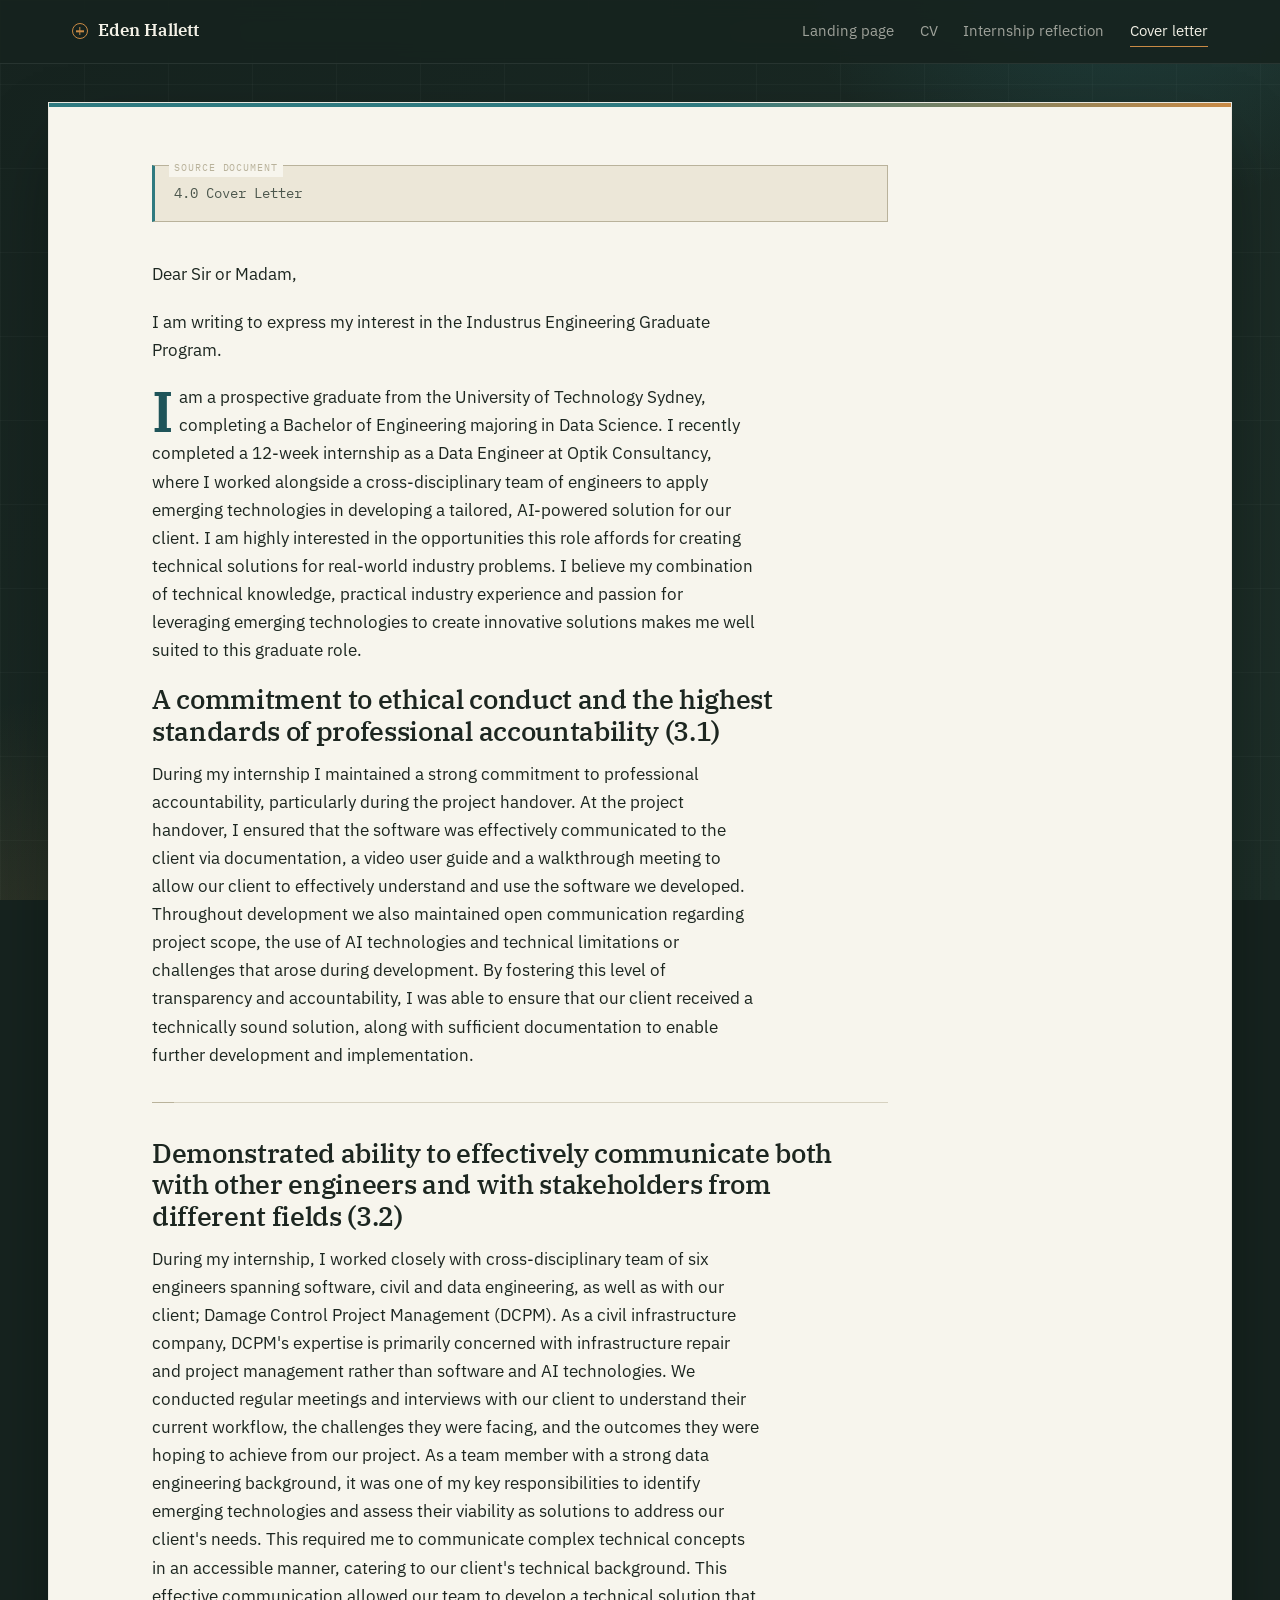
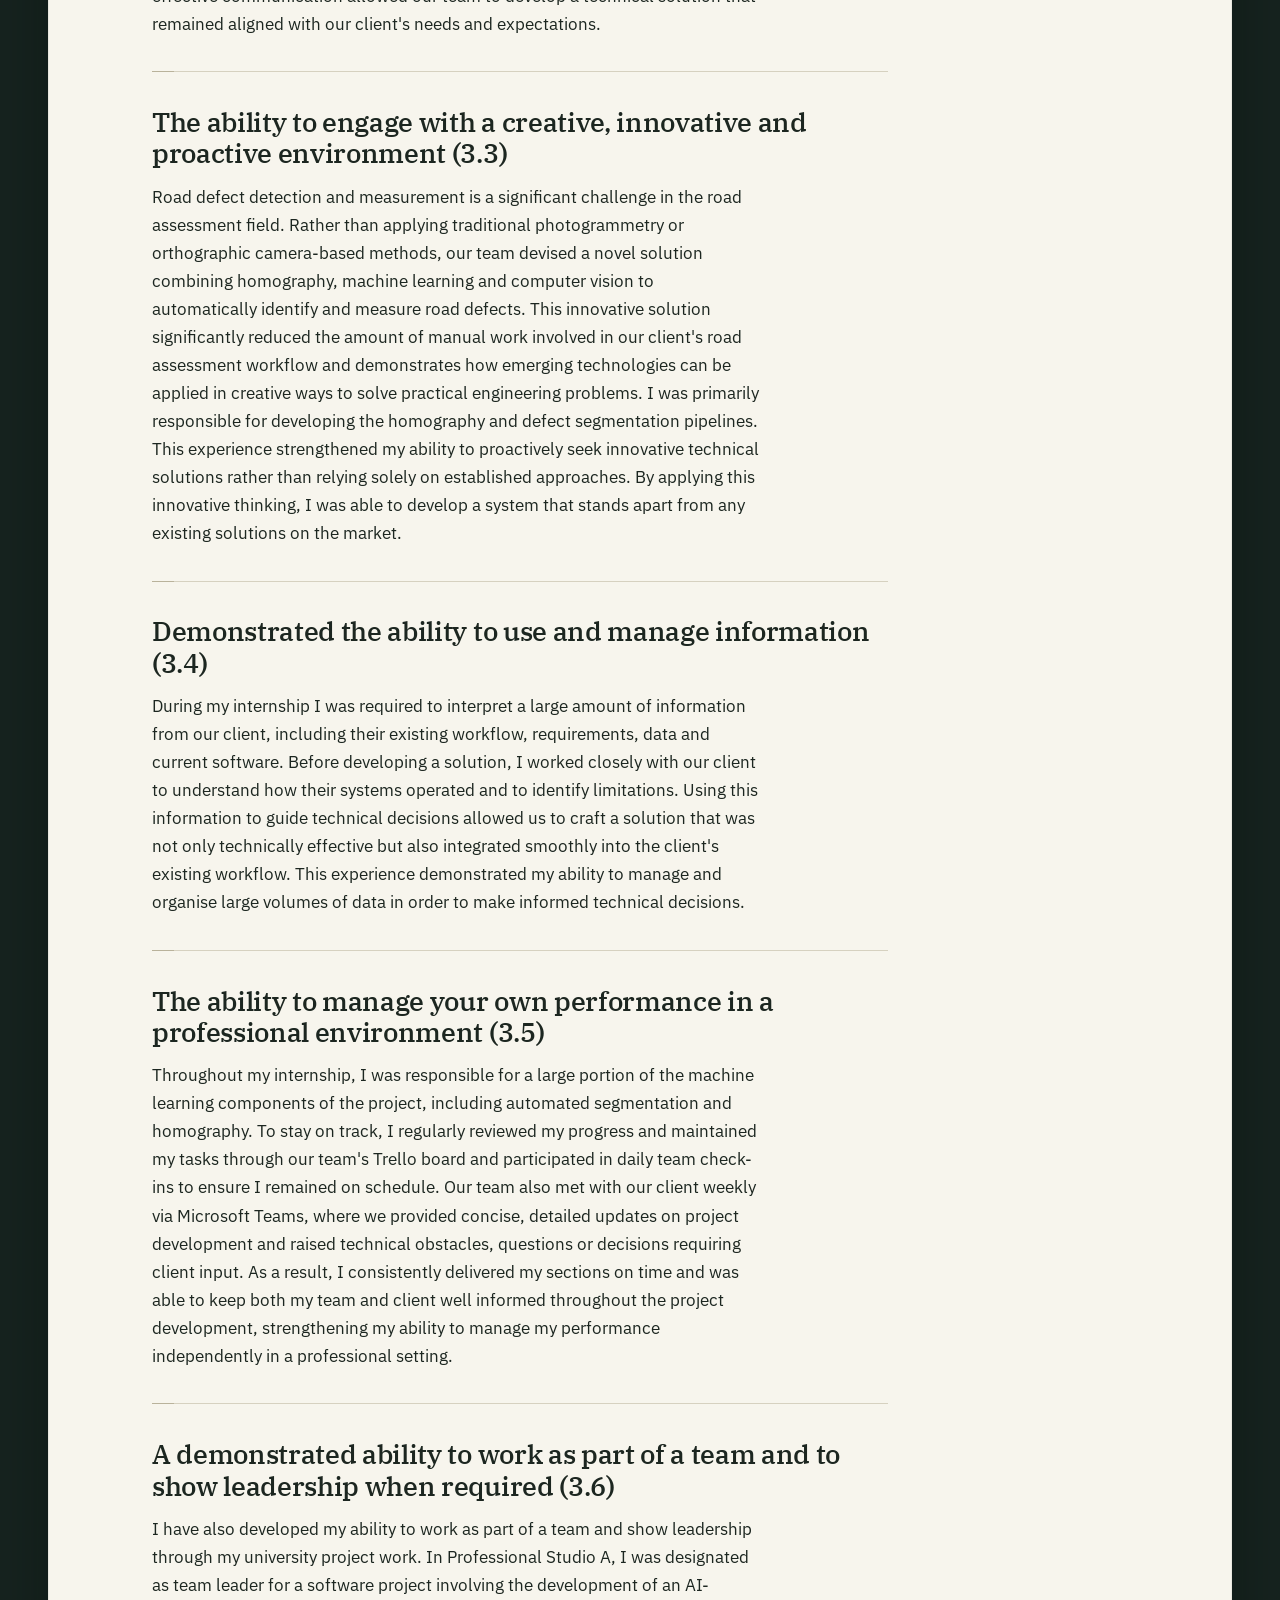
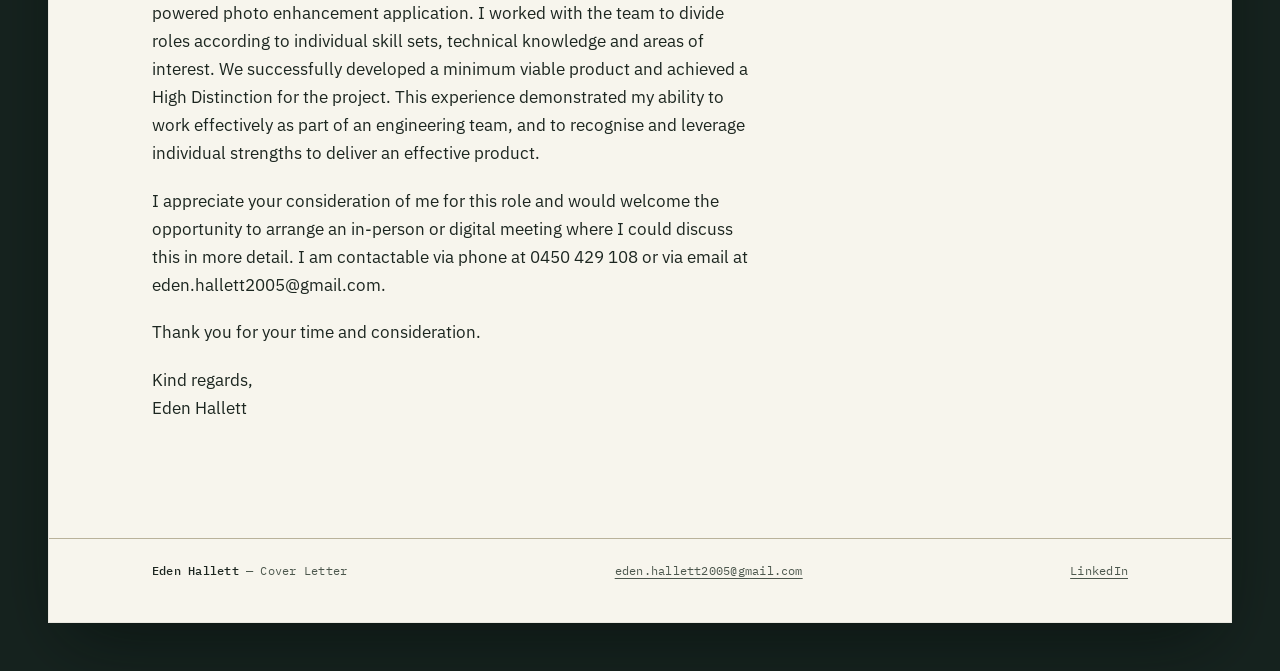
==== commit f3f44779: "content edit + visual overhaul" ====
--- a/cover-letter.html
+++ b/cover-letter.html
@@ -21,45 +21,49 @@
   </div>
 </header>
 
+<div class="sheet">
+
 <main>
 
   <section class="narrow">
+
+    <div class="doc-title">4.0 Cover Letter</div>
 
     <p>Dear Sir or Madam,</p>
 
     <p>I am writing to express my interest in the Industrus Engineering Graduate Program.</p>
 
-    <p class="dropcap">I am a prospective graduate from the University of Technology Sydney, completing a Bachelor of Engineering majoring in Data Science. I recently completed a 12-week internship as a Data Engineer at Optik Consultancy, where I worked alongside a cross-disciplinary team of engineers to apply emerging technologies in developing a tailored, AI-powered solution for our client. I believe my combination of technical knowledge, practical industry experience and passion for leveraging emerging technologies to create innovative solutions makes me well suited to this graduate role.</p>
+    <p class="dropcap">I am a prospective graduate from the University of Technology Sydney, completing a Bachelor of Engineering majoring in Data Science. I recently completed a 12-week internship as a Data Engineer at Optik Consultancy, where I worked alongside a cross-disciplinary team of engineers to apply emerging technologies in developing a tailored, AI-powered solution for our client. I am highly interested in the opportunities this role affords for creating technical solutions for real-world industry problems. I believe my combination of technical knowledge, practical industry experience and passion for leveraging emerging technologies to create innovative solutions makes me well suited to this graduate role.</p>
 
     <h2>A commitment to ethical conduct and the highest standards of professional accountability (3.1)</h2>
-    <p>During my internship I maintained a strong commitment to professional accountability, particularly during the project handover. At the project handover, I ensured that the software was effectively communicated to the client via documentation, a video user guide and a walkthrough meeting to allow our client to effectively understand and use the software we developed. Throughout development we also maintained open communication regarding project scope, the use of AI technologies and technical limitations or challenges that arose during development. By fostering this level of transparency and accountability, we were able to ensure our client received a technically sound solution, along with sufficient documentation to enable further development and implementation.</p>
+    <p>During my internship I maintained a strong commitment to professional accountability, particularly during the project handover. At the project handover, I ensured that the software was effectively communicated to the client via documentation, a video user guide and a walkthrough meeting to allow our client to effectively understand and use the software we developed. Throughout development we also maintained open communication regarding project scope, the use of AI technologies and technical limitations or challenges that arose during development. By fostering this level of transparency and accountability, I was able to ensure that our client received a technically sound solution, along with sufficient documentation to enable further development and implementation.</p>
 
     <div class="divider"></div>
 
     <h2>Demonstrated ability to effectively communicate both with other engineers and with stakeholders from different fields (3.2)</h2>
-    <p>During my internship, I worked closely with cross-disciplinary team of six engineers spanning software, civil and data engineering, as well as with our client; Damage Control Project Management (DCPM). As a civil infrastructure company, DCPM's expertise is primarily concerned with infrastructure repair and project management rather than software and AI technologies. We conducted regular meetings and interviews with our client to understand their current workflow, the challenges they were facing, and the outcomes they were hoping to achieve from our project. As a team member with a strong data engineering background, it was one of my key responsibilities to identify emerging technologies and assess their viability as solutions to address our client's needs. This required me to communicate complex technical concepts in an accessible manner, catering to our client's technical background, which in turn helped the team develop a technical solution that remained aligned with our client's needs and expectations.</p>
+    <p>During my internship, I worked closely with cross-disciplinary team of six engineers spanning software, civil and data engineering, as well as with our client; Damage Control Project Management (DCPM). As a civil infrastructure company, DCPM's expertise is primarily concerned with infrastructure repair and project management rather than software and AI technologies. We conducted regular meetings and interviews with our client to understand their current workflow, the challenges they were facing, and the outcomes they were hoping to achieve from our project. As a team member with a strong data engineering background, it was one of my key responsibilities to identify emerging technologies and assess their viability as solutions to address our client's needs. This required me to communicate complex technical concepts in an accessible manner, catering to our client's technical background. This effective communication allowed our team to develop a technical solution that remained aligned with our client's needs and expectations.</p>
 
     <div class="divider"></div>
 
     <h2>The ability to engage with a creative, innovative and proactive environment (3.3)</h2>
-    <p>Road defect detection and measurement is a significant challenge in the road assessment field. Rather than applying traditional photogrammetry or orthographic camera-based methods, our team devised a novel solution combining homography, machine learning and computer vision to automatically identify and measure road defects. This innovative solution significantly reduced the amount of manual work involved in our client's road assessment workflow and demonstrates how emerging technologies can be applied in creative ways to solve practical engineering problems. I was primarily responsible for developing the homography and defect segmentation pipelines. This experience strengthened my ability to proactively seek innovative technical solutions rather than relying solely on established approaches.</p>
+    <p>Road defect detection and measurement is a significant challenge in the road assessment field. Rather than applying traditional photogrammetry or orthographic camera-based methods, our team devised a novel solution combining homography, machine learning and computer vision to automatically identify and measure road defects. This innovative solution significantly reduced the amount of manual work involved in our client's road assessment workflow and demonstrates how emerging technologies can be applied in creative ways to solve practical engineering problems. I was primarily responsible for developing the homography and defect segmentation pipelines. This experience strengthened my ability to proactively seek innovative technical solutions rather than relying solely on established approaches. By applying this innovative thinking, I was able to develop a system that stands apart from any existing solutions on the market.</p>
 
     <div class="divider"></div>
 
     <h2>Demonstrated the ability to use and manage information (3.4)</h2>
-    <p>During my internship I was required to interpret a large amount of information from our client, including their existing workflow, requirements, data and current software. Before developing a solution, we worked closely with our client to understand how their systems operated and to identify limitations. Using this information to guide technical decisions allowed us to craft a solution that was not only technically effective but also integrated smoothly into the clients existing workflow. This experience demonstrated my ability to manage and organise large volumes of data in order to make informed technical decisions.</p>
+    <p>During my internship I was required to interpret a large amount of information from our client, including their existing workflow, requirements, data and current software. Before developing a solution, I worked closely with our client to understand how their systems operated and to identify limitations. Using this information to guide technical decisions allowed us to craft a solution that was not only technically effective but also integrated smoothly into the client's existing workflow. This experience demonstrated my ability to manage and organise large volumes of data in order to make informed technical decisions.</p>
 
     <div class="divider"></div>
 
     <h2>The ability to manage your own performance in a professional environment (3.5)</h2>
-    <p>Throughout my internship, I was responsible for a large portion of the machine learning components of the project, including automated segmentation and homography. To stay on track, I regularly reviewed my progress and maintained my tasks through our team's Trello board and participated in daily team check-ins to ensure I remained on schedule. Our team also met with our client weekly via Microsoft Teams, where we provided concise, detailed updates on project development and raised technical obstacles, questions or decisions requiring client input. As a result, I consistently delivered my sections on time and was able to keep both my team and client well informed throughout the project development, strengthening my ability to manage my performance independently in a professional setting</p>
+    <p>Throughout my internship, I was responsible for a large portion of the machine learning components of the project, including automated segmentation and homography. To stay on track, I regularly reviewed my progress and maintained my tasks through our team's Trello board and participated in daily team check-ins to ensure I remained on schedule. Our team also met with our client weekly via Microsoft Teams, where we provided concise, detailed updates on project development and raised technical obstacles, questions or decisions requiring client input. As a result, I consistently delivered my sections on time and was able to keep both my team and client well informed throughout the project development, strengthening my ability to manage my performance independently in a professional setting.</p>
 
     <div class="divider"></div>
 
     <h2>A demonstrated ability to work as part of a team and to show leadership when required (3.6)</h2>
     <p>I have also developed my ability to work as part of a team and show leadership through my university project work. In Professional Studio A, I was designated as team leader for a software project involving the development of an AI-powered photo enhancement application. I worked with the team to divide roles according to individual skill sets, technical knowledge and areas of interest. We successfully developed a minimum viable product and achieved a High Distinction for the project. This experience demonstrated my ability to work effectively as part of an engineering team, and to recognise and leverage individual strengths to deliver an effective product.</p>
 
-    <p>I am contactable via phone at 0450 429 108 or via email at eden.hallett2005@gmail.com</p>
+    <p>I appreciate your consideration of me for this role and would welcome the opportunity to arrange an in-person or digital meeting where I could discuss this in more detail. I am contactable via phone at 0450 429 108 or via email at eden.hallett2005@gmail.com.</p>
 
     <p>Thank you for your time and consideration.</p>
 
@@ -77,5 +81,7 @@
   </div>
 </footer>
 
+</div>
+
 </body>
 </html>
--- a/assets/site.css
+++ b/assets/site.css
@@ -1,33 +1,38 @@
 /* ============================================================
    Eden Hallett — ePortfolio
-   Design concept: the visual language of a survey / engineering
-   drawing sheet — hairline rules, corner tick marks, a faint
-   grid ground, and a title block — reinterpreted as a website.
-   Ties the site's form to Eden's own work in geospatial
-   measurement and technical documentation. Content on every
-   page is reproduced verbatim from the source documents; only
-   presentation is styled here.
+   Design concept: a single sheet from an engineering drawing set,
+   laid on a dark drafting table. The table carries colour, depth
+   and a faint layered grid; the sheet itself — where every word
+   of Eden's content lives — stays a plain, single, legible colour.
    ============================================================ */
 
 @import url('https://fonts.googleapis.com/css2?family=IBM+Plex+Serif:ital,wght@0,400;0,500;0,600;1,400;1,500&family=IBM+Plex+Sans:wght@400;500;600&family=IBM+Plex+Mono:wght@400;500&display=swap');
 
 :root{
-  --paper:   #EEF0E9;
-  --panel:   #E4E7DC;
-  --ink:     #1C2620;
-  --ink-60:  #4B564C;
-  --slate:   #2F5F66;
-  --slate-d: #22474D;
-  --clay:    #93602E;
-  --line:    #CBD1C2;
-  --line-strong: #98A390;
+  --table:    #16231F;
+  --table-2:  #1D2E28;
+  --paper:    #F7F5ED;
+  --panel:    #ECE7D8;
+  --ink:      #1C2620;
+  --ink-60:   #4C574D;
+  --slate:    #2F7A80;
+  --slate-d:  #1F5459;
+  --gold:     #C98A45;
+  --gold-d:   #9C6A31;
+  --clay:     #93602E;
+  --line:     #D6D1C0;
+  --line-strong: #B9B29B;
   --max: 46rem;
-  --wide: 66rem;
+  --wide: 64rem;
 }
 
 *, *::before, *::after{ box-sizing: border-box; }
-
 html{ scroll-behavior: smooth; }
+
+@media (prefers-reduced-motion: reduce){
+  html{ scroll-behavior: auto; }
+  *{ animation-duration: 0.001ms !important; transition-duration: 0.001ms !important; }
+}
 
 body{
   margin: 0;
@@ -36,20 +41,45 @@
   font-size: 17px;
   line-height: 1.65;
   -webkit-font-smoothing: antialiased;
-  background-color: var(--paper);
-  /* faint drafting-paper grid: a fine line every 8px, a stronger one every 88px */
-  background-image:
-    linear-gradient(rgba(47,95,102,0.05) 1px, transparent 1px),
-    linear-gradient(90deg, rgba(47,95,102,0.05) 1px, transparent 1px),
-    linear-gradient(rgba(47,95,102,0.035) 1px, transparent 1px),
-    linear-gradient(90deg, rgba(47,95,102,0.035) 1px, transparent 1px);
-  background-size: 88px 88px, 88px 88px, 8.8px 8.8px, 8.8px 8.8px;
-  background-position: -1px -1px;
-}
-
-@media (prefers-reduced-motion: reduce){
-  html{ scroll-behavior: auto; }
-  *{ animation-duration: 0.001ms !important; transition-duration: 0.001ms !important; }
+  background: var(--table);
+  position: relative;
+}
+
+/* ---------- the "table": dark, layered, decorative — never carries body text --- */
+body::before{
+  content: "";
+  position: fixed;
+  inset: 0;
+  z-index: 0;
+  pointer-events: none;
+  background:
+    radial-gradient(560px 420px at 88% -6%, rgba(47,122,128,0.30), transparent 62%),
+    radial-gradient(620px 460px at 6% 108%, rgba(201,138,69,0.14), transparent 60%),
+    linear-gradient(rgba(255,255,255,0.028) 1px, transparent 1px),
+    linear-gradient(90deg, rgba(255,255,255,0.028) 1px, transparent 1px),
+    linear-gradient(135deg, var(--table) 0%, var(--table-2) 100%);
+  background-size: auto, auto, 84px 84px, 84px 84px, auto;
+}
+
+/* ---------- the sheet: single solid colour, holds all real content --- */
+.sheet{
+  position: relative;
+  z-index: 1;
+  max-width: 74rem;
+  margin: 2.4rem auto 3rem;
+  background: var(--paper);
+  border: 1px solid rgba(0,0,0,0.06);
+  box-shadow: 0 30px 70px -20px rgba(4,10,8,0.55), 0 2px 0 rgba(255,255,255,0.4) inset;
+  position: relative;
+}
+.sheet::before{
+  content: "";
+  display: block;
+  height: 4px;
+  background: linear-gradient(90deg, var(--slate) 0%, var(--slate) 55%, var(--gold) 100%);
+}
+@media (max-width: 860px){
+  .sheet{ margin: 0; border-left: none; border-right: none; }
 }
 
 h1, h2, h3{
@@ -60,21 +90,16 @@
   margin: 0 0 0.5em;
   letter-spacing: -0.012em;
 }
-
-h1{ font-size: clamp(2.3rem, 4.6vw, 3.7rem); font-weight: 600; }
-h2{ font-size: clamp(1.38rem, 2.4vw, 1.72rem); }
+h1{ font-size: clamp(2.2rem, 4.4vw, 3.5rem); font-weight: 600; }
+h2{ font-size: clamp(1.36rem, 2.4vw, 1.7rem); }
 h3{ font-size: 1.1rem; font-weight: 600; }
 
 p{ margin: 0 0 1.15em; max-width: 38rem; }
 a{ color: var(--slate-d); text-decoration-thickness: 1px; text-underline-offset: 3px; transition: color 0.15s ease; }
-a:hover{ color: var(--clay); }
-a:focus-visible, button:focus-visible{
-  outline: 2px solid var(--slate-d);
-  outline-offset: 3px;
-}
+a:hover{ color: var(--gold-d); }
+a:focus-visible, button:focus-visible{ outline: 2px solid var(--slate-d); outline-offset: 3px; }
 
 .mono{ font-family: 'IBM Plex Mono', monospace; }
-
 .meta{
   font-family: 'IBM Plex Mono', monospace;
   font-size: 0.74rem;
@@ -83,14 +108,29 @@
   line-height: 1.9;
 }
 
-/* ---------- corner tick marks (drawing-sheet reference marks) --- */
+/* ---------- page kicker + title (landing page) ---------- */
+.kicker{
+  font-family: 'IBM Plex Mono', monospace;
+  font-size: 0.78rem;
+  color: var(--slate-d);
+  letter-spacing: 0.08em;
+  text-transform: uppercase;
+  margin-bottom: 0.9rem;
+  display: flex;
+  align-items: center;
+  gap: 0.6rem;
+}
+.kicker::before{
+  content: "";
+  width: 18px; height: 1px;
+  background: var(--gold);
+  display: inline-block;
+}
+
+/* ---------- corner tick marks ---------- */
 .ticked{ position: relative; }
-.ticked::before, .ticked::after,
-.ticked .tick-br, .ticked .tick-bl{
-  content: "";
-  position: absolute;
-  width: 14px;
-  height: 14px;
+.ticked::before, .ticked::after, .ticked .tick-br, .ticked .tick-bl{
+  content: ""; position: absolute; width: 14px; height: 14px;
   border: 1.4px solid var(--line-strong);
 }
 .ticked::before{ top: -1px; left: -1px; border-right: none; border-bottom: none; }
@@ -98,18 +138,18 @@
 .ticked .tick-bl{ bottom: -1px; left: -1px; border-right: none; border-top: none; }
 .ticked .tick-br{ bottom: -1px; right: -1px; border-left: none; border-top: none; }
 
-/* ---------- top nav — reads like a drawing sheet's index strip - */
+/* ---------- masthead nav — dark, sits on the table, above the sheet --- */
 .sitehead{
-  border-bottom: 1px solid var(--line);
   position: sticky;
   top: 0;
-  background: rgba(238,240,233,0.88);
-  backdrop-filter: blur(8px);
-  -webkit-backdrop-filter: blur(8px);
-  z-index: 20;
+  z-index: 30;
+  background: rgba(22,35,31,0.92);
+  backdrop-filter: blur(10px);
+  -webkit-backdrop-filter: blur(10px);
+  border-bottom: 1px solid rgba(255,255,255,0.08);
 }
 .sitehead-inner{
-  max-width: var(--wide);
+  max-width: 74rem;
   margin: 0 auto;
   padding: 0.95rem 1.5rem;
   display: flex;
@@ -118,127 +158,77 @@
   gap: 1rem;
 }
 .brand{
-  display: flex;
-  align-items: center;
-  gap: 0.65rem;
+  display: flex; align-items: center; gap: 0.65rem;
   font-family: 'IBM Plex Serif', serif;
-  font-size: 1.05rem;
-  font-weight: 600;
-  color: var(--ink);
+  font-size: 1.05rem; font-weight: 600;
+  color: #F3F1E7;
   text-decoration: none;
   white-space: nowrap;
 }
-.brand:hover{ color: var(--ink); }
+.brand:hover{ color: #F3F1E7; }
 .brand-mark{
   width: 16px; height: 16px;
-  border: 1.4px solid var(--slate);
+  border: 1.4px solid var(--gold);
   border-radius: 50%;
-  position: relative;
-  flex: none;
+  position: relative; flex: none;
   transition: transform 0.4s cubic-bezier(.2,.8,.2,1);
 }
 .brand:hover .brand-mark{ transform: rotate(45deg); }
-.brand-mark::before, .brand-mark::after{
-  content:"";
-  position: absolute;
-  background: var(--slate);
-}
+.brand-mark::before, .brand-mark::after{ content:""; position: absolute; background: var(--gold); }
 .brand-mark::before{ top: 50%; left: 50%; width: 8px; height: 1.4px; transform: translate(-50%,-50%); }
 .brand-mark::after{ top: 50%; left: 50%; width: 1.4px; height: 8px; transform: translate(-50%,-50%); }
 
-.nav{
-  display: flex;
-  gap: 1.6rem;
-  font-size: 0.92rem;
-  flex-wrap: wrap;
-}
-.nav a{
-  position: relative;
-  color: var(--ink-60);
-  text-decoration: none;
-  padding: 0.25rem 0;
-}
+.nav{ display: flex; gap: 1.6rem; font-size: 0.92rem; flex-wrap: wrap; }
+.nav a{ position: relative; color: rgba(243,241,231,0.62); text-decoration: none; padding: 0.25rem 0; }
 .nav a::after{
-  content: "";
-  position: absolute;
-  left: 0; right: 100%;
-  bottom: 0;
-  height: 1px;
-  background: var(--slate);
-  transition: right 0.25s ease;
-}
-.nav a:hover{ color: var(--ink); }
+  content: ""; position: absolute; left: 0; right: 100%; bottom: 0;
+  height: 1px; background: var(--gold); transition: right 0.25s ease;
+}
+.nav a:hover{ color: #F3F1E7; }
 .nav a:hover::after{ right: 0; }
-.nav a[aria-current="page"]{ color: var(--ink); }
-.nav a[aria-current="page"]::after{ right: 0; background: var(--clay); }
+.nav a[aria-current="page"]{ color: #F3F1E7; }
+.nav a[aria-current="page"]::after{ right: 0; }
 
 /* ---------- layout shells ---------- */
 main{ max-width: var(--wide); margin: 0 auto; padding: 0 1.5rem; }
 .narrow{ max-width: var(--max); }
 
-section{ padding: 3.6rem 0; }
+section{ padding: 3.5rem 0; }
 section + section{ border-top: 1px solid var(--line); }
+.sheet > main > section:first-child{ padding-top: 3.6rem; }
 
 .rule{ border: 0; border-top: 1px solid var(--line); margin: 0; }
-
-.rule-ticked{
-  height: 1px;
-  background: var(--line);
-  margin: 0;
-  position: relative;
-}
+.rule-ticked{ height: 1px; background: var(--line); margin: 0; position: relative; }
 .rule-ticked::before, .rule-ticked::after{
-  content: "";
-  position: absolute;
-  top: -3px;
-  width: 1px; height: 7px;
-  background: var(--line-strong);
+  content: ""; position: absolute; top: -3px; width: 1px; height: 7px; background: var(--line-strong);
 }
 .rule-ticked::before{ left: 0; }
 .rule-ticked::after{ right: 0; }
 
-.rule-soft{
-  border: 0;
-  border-top: 1px solid var(--line);
-  margin: 1.9rem 0;
-}
-
-/* a quieter in-page divider used between repeating blocks (Q&A, criteria) */
 .divider{
   height: 1px;
   background: linear-gradient(to right, var(--line-strong) 0, var(--line-strong) 22px, var(--line) 22px);
   margin: 2.1rem 0;
 }
 
-/* ---------- hero ---------- */
+/* ---------- hero (load-in) ---------- */
 .hero{ padding: 4rem 0 3.2rem; position: relative; }
-.hero .kicker{
-  font-family: 'IBM Plex Mono', monospace;
-  font-size: 0.78rem;
-  color: var(--slate-d);
-  margin-bottom: 1.1rem;
-  letter-spacing: 0.02em;
-}
 .hero p.lead{ font-size: 1.12rem; color: var(--ink-60); max-width: 34rem; }
 
-/* elegant drop cap on the opening paragraph of long-form content */
 .dropcap::first-letter{
   font-family: 'IBM Plex Serif', serif;
-  font-size: 3.4em;
-  font-weight: 600;
-  float: left;
-  line-height: 0.82;
-  padding: 0.06em 0.09em 0 0;
-  color: var(--slate-d);
-}
-
-/* ---------- doc heading (verbatim source document title) ---------- */
+  font-size: 3.4em; font-weight: 600; float: left;
+  line-height: 0.82; padding: 0.06em 0.09em 0 0; color: var(--slate-d);
+}
+
+/* ---------- source-document callout ---------- */
 .doc-title{
   font-family: 'IBM Plex Mono', monospace;
   font-size: 0.85rem;
   line-height: 1.7;
   color: var(--ink-60);
   border: 1px solid var(--line-strong);
+  border-left: 3px solid var(--slate);
   background: var(--panel);
   padding: 1rem 1.2rem;
   margin-bottom: 2.4rem;
@@ -246,191 +236,83 @@
 }
 .doc-title::before{
   content: "SOURCE DOCUMENT";
-  position: absolute;
-  top: -0.55em;
-  left: 0.9rem;
-  background: var(--paper);
-  padding: 0 0.5em;
-  font-size: 0.62rem;
-  letter-spacing: 0.09em;
-  color: var(--line-strong);
+  position: absolute; top: -0.55em; left: 0.9rem;
+  background: var(--paper); padding: 0 0.5em;
+  font-size: 0.62rem; letter-spacing: 0.09em; color: var(--line-strong);
 }
 .doc-title em{ font-style: italic; }
 
-/* ---------- two-column CV layout ---------- */
-.cv-grid{
-  display: grid;
-  grid-template-columns: 15.5rem 1fr;
-  gap: 3.2rem;
-  align-items: start;
-}
-@media (max-width: 780px){ .cv-grid{ grid-template-columns: 1fr; } }
-
-.side-block{ margin-bottom: 2.2rem; }
-.side-block h3{
-  font-family: 'IBM Plex Mono', monospace;
-  font-size: 0.8rem;
-  font-weight: 500;
-  letter-spacing: 0.01em;
-  color: var(--slate-d);
-  margin-bottom: 0.75rem;
-  padding-bottom: 0.4rem;
-  border-bottom: 1px solid var(--line);
-}
-.side-block ul{ margin: 0; padding-left: 0; list-style: none; }
-.side-block li{ margin-bottom: 0.4rem; font-size: 0.94rem; color: var(--ink-60); }
-.side-block a{ color: var(--ink-60); }
-.side-block a:hover{ color: var(--clay); }
+/* ---------- CV entries ---------- */
+.section-head{ display: flex; align-items: baseline; gap: 0.8rem; margin-bottom: 1.4rem; }
+.section-head h2{ margin: 0; }
+.section-head::after{ content: ""; flex: 1; height: 1px; background: var(--line); transform: translateY(-0.35em); }
 
 .entry{ margin-bottom: 2rem; }
 .entry:last-child{ margin-bottom: 0; }
-.entry-head{
-  display: flex;
-  justify-content: space-between;
-  align-items: baseline;
-  gap: 1rem;
-  flex-wrap: wrap;
-  margin-bottom: 0.25rem;
-}
+.entry-head{ display: flex; justify-content: space-between; align-items: baseline; gap: 1rem; flex-wrap: wrap; margin-bottom: 0.25rem; }
 .entry-head h3{ margin: 0; }
 .entry-org{ color: var(--ink-60); font-size: 0.95rem; margin-bottom: 0.55rem; }
-.entry-when{
-  font-family: 'IBM Plex Mono', monospace;
-  font-size: 0.76rem;
-  color: var(--ink-60);
-  white-space: nowrap;
-}
+.entry-when{ font-family: 'IBM Plex Mono', monospace; font-size: 0.76rem; color: var(--ink-60); white-space: nowrap; }
 .entry ul{ margin: 0.45em 0 0; padding-left: 1.15em; }
 .entry li{ margin-bottom: 0.38em; color: var(--ink-60); }
-.entry li::marker{ color: var(--line-strong); }
-
-/* section heading with a small ruled tab, like a drawing-sheet index */
-.section-head{
-  display: flex;
-  align-items: baseline;
-  gap: 0.8rem;
-  margin-bottom: 1.4rem;
-}
-.section-head h2{ margin: 0; }
-.section-head::after{
-  content: "";
-  flex: 1;
-  height: 1px;
-  background: var(--line);
-  transform: translateY(-0.35em);
-}
+.entry li::marker{ color: var(--gold-d); }
 
 .chips{ display: flex; flex-wrap: wrap; gap: 0.45rem 0.55rem; }
-.chip{
-  font-family: 'IBM Plex Mono', monospace;
-  font-size: 0.74rem;
-  border: 1px solid var(--line-strong);
-  padding: 0.2rem 0.6rem;
-  color: var(--ink-60);
-  background: var(--panel);
-}
+.chip{ font-family: 'IBM Plex Mono', monospace; font-size: 0.74rem; border: 1px solid var(--line-strong); padding: 0.2rem 0.6rem; color: var(--ink-60); background: var(--panel); }
 
 /* ---------- Q&A blocks (reflection) ---------- */
-.qa{ margin-bottom: 0; }
 .qa h2{ font-size: 1.22rem; margin-bottom: 0.75rem; }
 .qa p{ max-width: 40rem; }
 
 figure{ margin: 1.8rem 0; }
-figure .frame{
-  position: relative;
+figure .frame{ position: relative; border: 1px solid var(--line-strong); padding: 6px; background: var(--panel); }
+figure img{ width: 100%; height: auto; display: block; }
+figcaption{ font-family: 'IBM Plex Mono', monospace; font-size: 0.72rem; color: var(--ink-60); margin-top: 0.6rem; }
+
+/* ---------- criteria blocks (cover letter) ---------- */
+.criterion .ctag{
+  font-family: 'IBM Plex Mono', monospace;
+  font-size: 0.76rem; color: var(--slate-d);
   border: 1px solid var(--line-strong);
-  padding: 6px;
-  background: var(--panel);
-}
-figure img{
-  width: 100%;
-  height: auto;
-  display: block;
-}
-figcaption{
-  font-family: 'IBM Plex Mono', monospace;
-  font-size: 0.72rem;
-  color: var(--ink-60);
-  margin-top: 0.6rem;
-}
-
-/* ---------- criteria blocks (cover letter) ---------- */
-.criterion{ margin-bottom: 0; }
-.criterion .ctag{
-  font-family: 'IBM Plex Mono', monospace;
-  font-size: 0.76rem;
-  color: var(--slate-d);
-  border: 1px solid var(--line-strong);
-  padding: 0.14rem 0.55rem;
-  display: inline-block;
-  margin-bottom: 0.75rem;
-  background: var(--panel);
+  padding: 0.14rem 0.55rem; display: inline-block;
+  margin-bottom: 0.75rem; background: var(--panel);
 }
 .criterion h2{ font-size: 1.14rem; margin-bottom: 0.6rem; }
 .criterion p{ max-width: 42rem; }
 
-.letter-head{
-  display: flex;
-  justify-content: space-between;
-  gap: 1.5rem;
-  flex-wrap: wrap;
-  margin-bottom: 2rem;
-  padding-bottom: 1.6rem;
-  border-bottom: 1px solid var(--line);
-}
+.letter-head{ display: flex; justify-content: space-between; gap: 1.5rem; flex-wrap: wrap; margin-bottom: 2rem; padding-bottom: 1.6rem; border-bottom: 1px solid var(--line); }
 .letter-head .to{ max-width: 26rem; }
 .letter-head .date{ font-family: 'IBM Plex Mono', monospace; font-size: 0.82rem; color: var(--ink-60); }
 
 .print-btn{
   font-family: 'IBM Plex Mono', monospace;
-  font-size: 0.76rem;
-  color: var(--slate-d);
+  font-size: 0.76rem; color: var(--slate-d);
   background: var(--panel);
   border: 1px solid var(--line-strong);
-  padding: 0.45rem 0.85rem;
-  cursor: pointer;
-  display: inline-flex;
-  align-items: center;
-  gap: 0.5rem;
+  padding: 0.45rem 0.85rem; cursor: pointer;
+  display: inline-flex; align-items: center; gap: 0.5rem;
   transition: background 0.15s ease, border-color 0.15s ease;
 }
-.print-btn::before{
-  content: "";
-  width: 8px; height: 8px;
-  border: 1.2px solid var(--slate-d);
-  border-top: none;
-}
-.print-btn:hover{ border-color: var(--slate-d); background: #dde2d2; }
-
-/* ---------- title-block footer ---------- */
+.print-btn::before{ content: ""; width: 8px; height: 8px; border: 1.2px solid var(--slate-d); border-top: none; }
+.print-btn:hover{ border-color: var(--slate-d); background: #E2DCC7; }
+
+/* ---------- title-block footer (inside the sheet) ---------- */
 .titleblock{ border-top: 1px solid var(--line-strong); margin-top: 2.5rem; }
 .titleblock-inner{
-  max-width: var(--wide);
-  margin: 0 auto;
+  max-width: var(--wide); margin: 0 auto;
   padding: 1.4rem 1.5rem 2.6rem;
-  display: flex;
-  flex-wrap: wrap;
-  gap: 0.6rem 2rem;
-  justify-content: space-between;
-  font-family: 'IBM Plex Mono', monospace;
-  font-size: 0.72rem;
-  color: var(--ink-60);
-  letter-spacing: 0.02em;
+  display: flex; flex-wrap: wrap; gap: 0.6rem 2rem; justify-content: space-between;
+  font-family: 'IBM Plex Mono', monospace; font-size: 0.72rem;
+  color: var(--ink-60); letter-spacing: 0.02em;
 }
 .titleblock-inner span b{ color: var(--ink); font-weight: 500; }
 .titleblock a{ color: var(--ink-60); }
-.titleblock a:hover{ color: var(--clay); }
-
-/* ---------- inline in-content link callout ---------- */
+.titleblock a:hover{ color: var(--gold-d); }
+
 .crossref{ margin-top: 1.6rem; font-size: 0.96rem; }
 
-/* ---------- gentle load-in for the hero only (one orchestrated moment) --- */
 @media (prefers-reduced-motion: no-preference){
-  .hero > *{
-    opacity: 0;
-    transform: translateY(6px);
-    animation: rise 0.6s ease forwards;
-  }
+  .hero > *{ opacity: 0; transform: translateY(6px); animation: rise 0.6s ease forwards; }
   .hero > *:nth-child(1){ animation-delay: 0.02s; }
   .hero > *:nth-child(2){ animation-delay: 0.08s; }
   .hero > *:nth-child(3){ animation-delay: 0.14s; }
@@ -440,8 +322,12 @@
 
 /* ---------- print (CV) ---------- */
 @media print{
+  body::before{ display: none; }
+  body{ background: #fff; }
   .sitehead, .titleblock, .print-btn{ display: none !important; }
-  body{ background: #fff; font-size: 12px; }
+  .sheet{ box-shadow: none; border: none; margin: 0; max-width: none; }
+  .sheet::before{ display: none; }
+  body{ font-size: 12px; }
   section{ padding: 0.6rem 0; }
   section + section{ border-top: none; }
   a{ color: var(--ink); text-decoration: none; }
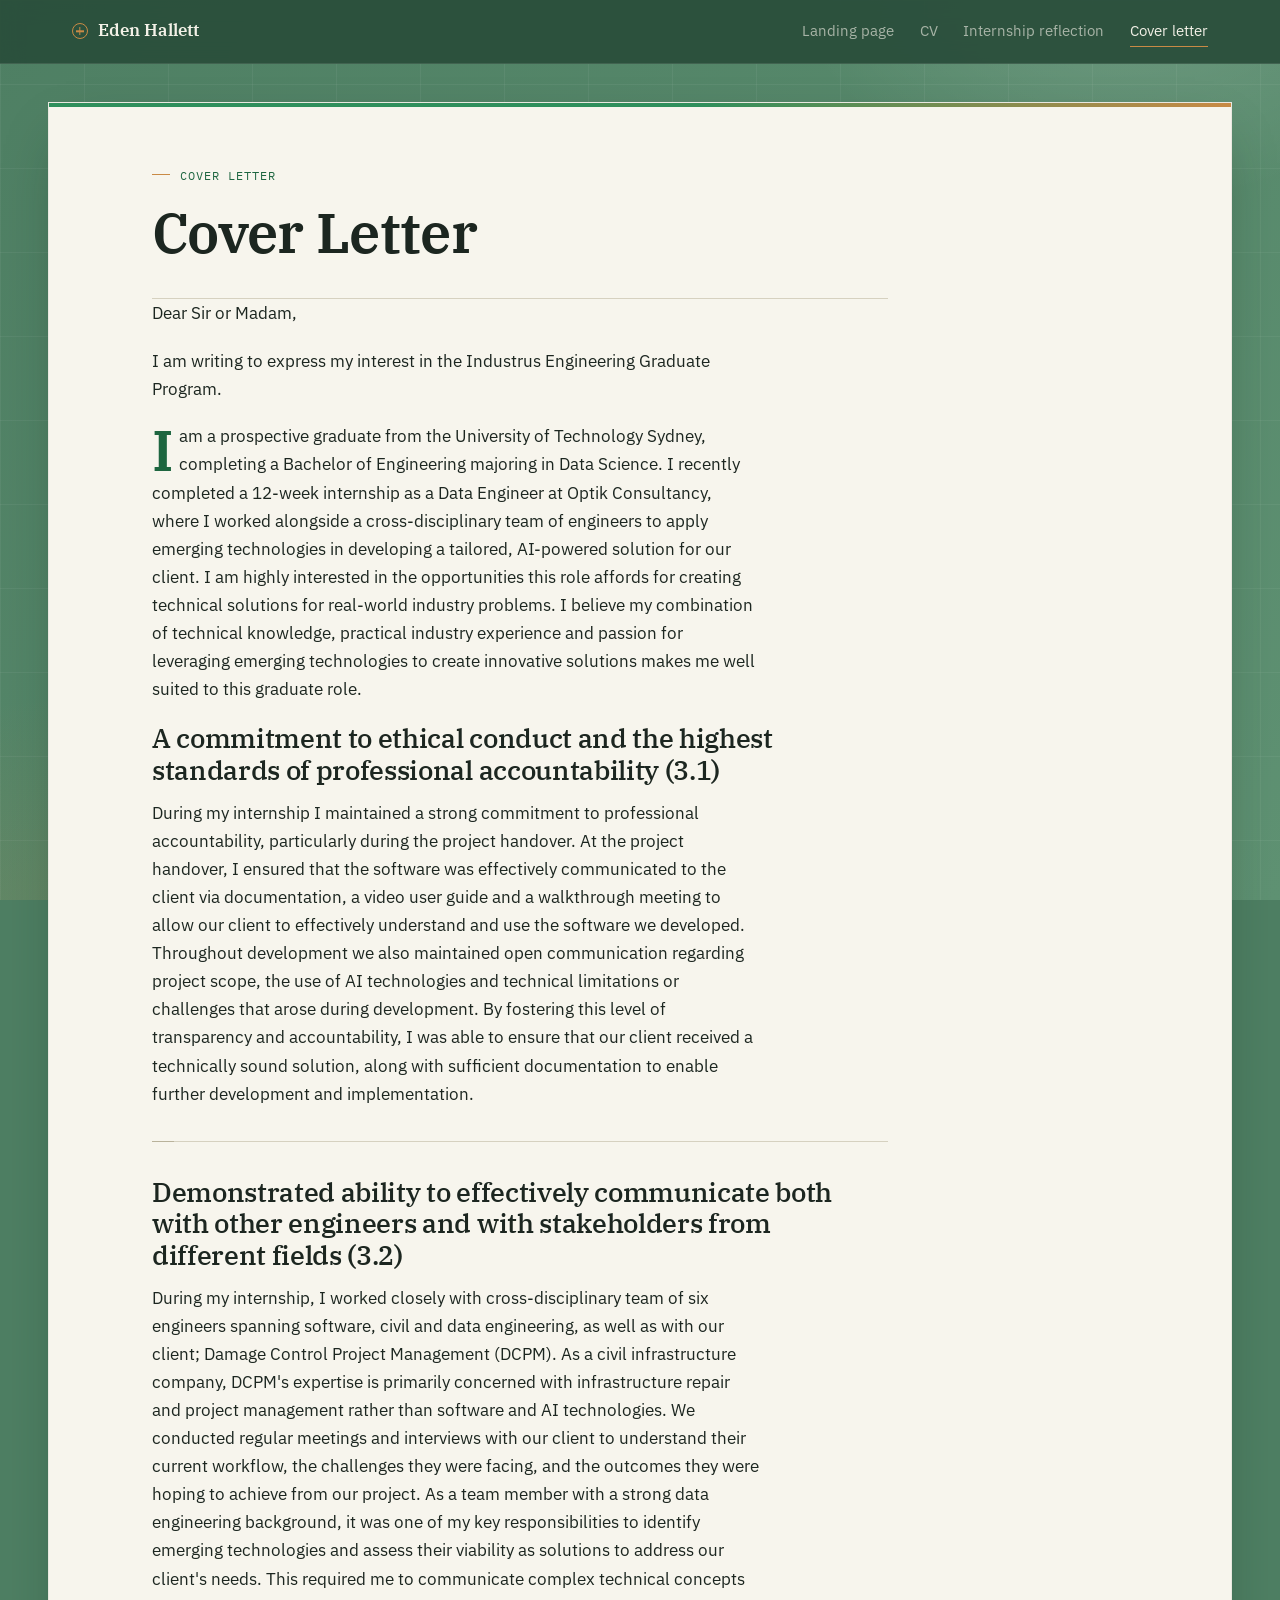
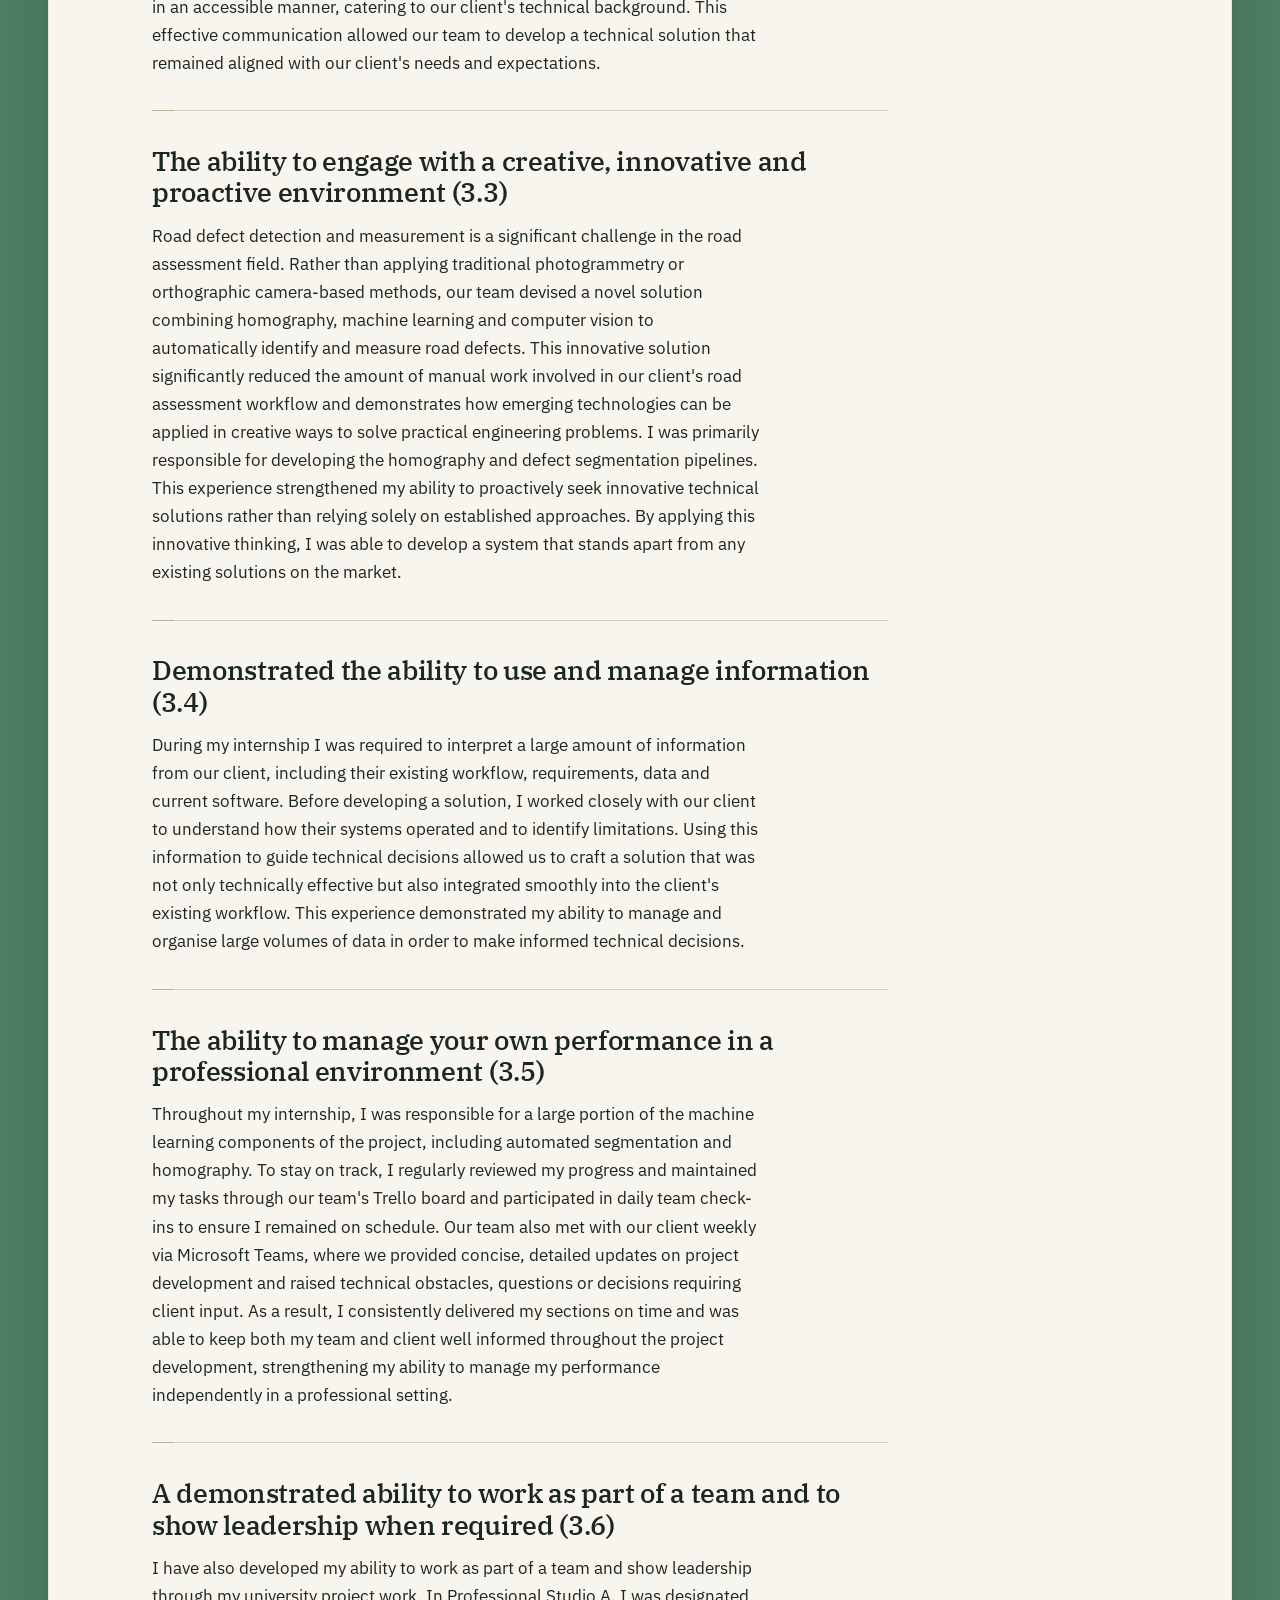
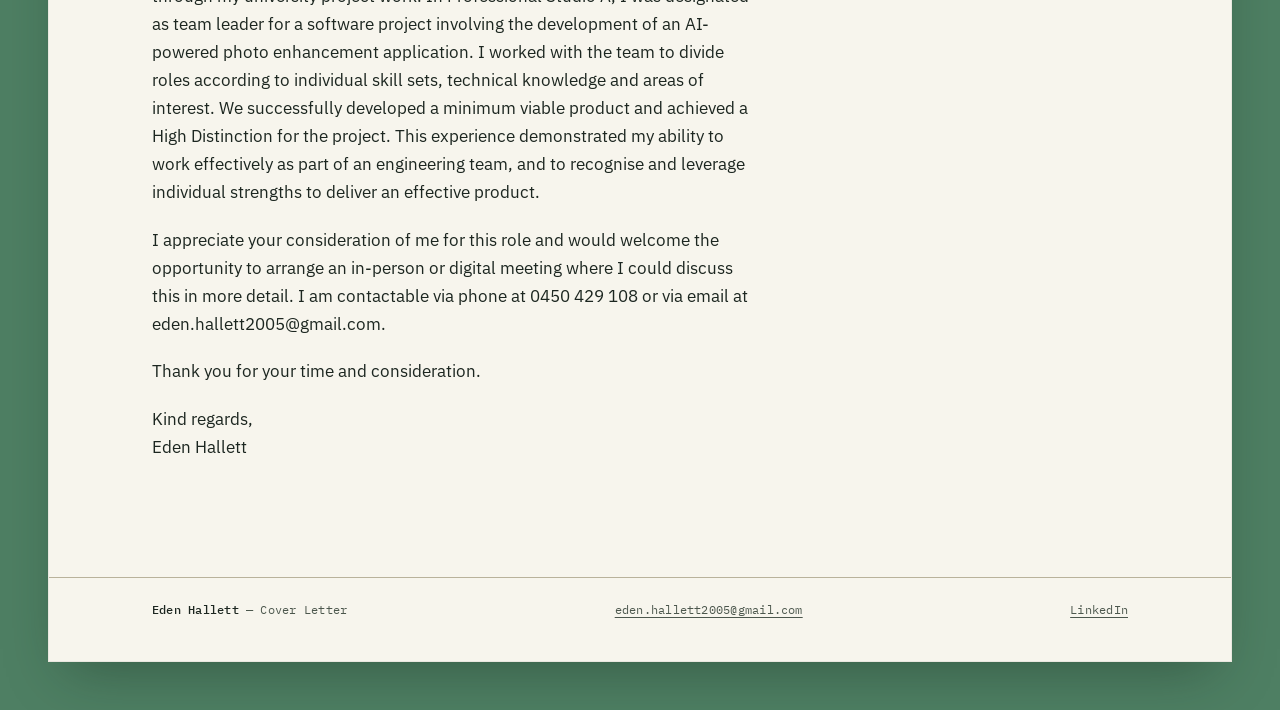
==== commit 15ef4228: "color refresh" ====
--- a/cover-letter.html
+++ b/cover-letter.html
@@ -25,9 +25,12 @@
 
 <main>
 
-  <section class="narrow">
+  <section class="narrow hero" style="padding-bottom:0.5rem;">
+    <div class="kicker">Cover Letter</div>
+    <h1 style="margin-bottom:1.6rem;">Cover Letter</h1>
+  </section>
 
-    <div class="doc-title">4.0 Cover Letter</div>
+  <section class="narrow" style="padding-top:0;">
 
     <p>Dear Sir or Madam,</p>
 
--- a/assets/site.css
+++ b/assets/site.css
@@ -1,22 +1,23 @@
 /* ============================================================
    Eden Hallett — ePortfolio
    Design concept: a single sheet from an engineering drawing set,
-   laid on a dark drafting table. The table carries colour, depth
-   and a faint layered grid; the sheet itself — where every word
-   of Eden's content lives — stays a plain, single, legible colour.
+   laid on a green drafting table. The table carries colour and
+   depth; the sheet itself — where every word of Eden's content
+   lives — stays a plain, single, legible colour.
    ============================================================ */
 
 @import url('https://fonts.googleapis.com/css2?family=IBM+Plex+Serif:ital,wght@0,400;0,500;0,600;1,400;1,500&family=IBM+Plex+Sans:wght@400;500;600&family=IBM+Plex+Mono:wght@400;500&display=swap');
 
 :root{
-  --table:    #16231F;
-  --table-2:  #1D2E28;
+  --table:    #4E7F63;
+  --table-2:  #5F9273;
+  --nav-bg:   #2A4E3B;
   --paper:    #F7F5ED;
   --panel:    #ECE7D8;
   --ink:      #1C2620;
   --ink-60:   #4C574D;
-  --slate:    #2F7A80;
-  --slate-d:  #1F5459;
+  --slate:    #2F8F5C;
+  --slate-d:  #1E6640;
   --gold:     #C98A45;
   --gold-d:   #9C6A31;
   --clay:     #93602E;
@@ -53,10 +54,10 @@
   z-index: 0;
   pointer-events: none;
   background:
-    radial-gradient(560px 420px at 88% -6%, rgba(47,122,128,0.30), transparent 62%),
-    radial-gradient(620px 460px at 6% 108%, rgba(201,138,69,0.14), transparent 60%),
-    linear-gradient(rgba(255,255,255,0.028) 1px, transparent 1px),
-    linear-gradient(90deg, rgba(255,255,255,0.028) 1px, transparent 1px),
+    radial-gradient(560px 420px at 88% -6%, rgba(255,255,255,0.16), transparent 62%),
+    radial-gradient(620px 460px at 6% 108%, rgba(201,138,69,0.16), transparent 60%),
+    linear-gradient(rgba(255,255,255,0.05) 1px, transparent 1px),
+    linear-gradient(90deg, rgba(255,255,255,0.05) 1px, transparent 1px),
     linear-gradient(135deg, var(--table) 0%, var(--table-2) 100%);
   background-size: auto, auto, 84px 84px, 84px 84px, auto;
 }
@@ -69,7 +70,7 @@
   margin: 2.4rem auto 3rem;
   background: var(--paper);
   border: 1px solid rgba(0,0,0,0.06);
-  box-shadow: 0 30px 70px -20px rgba(4,10,8,0.55), 0 2px 0 rgba(255,255,255,0.4) inset;
+  box-shadow: 0 24px 55px -18px rgba(18,38,26,0.4), 0 2px 0 rgba(255,255,255,0.4) inset;
   position: relative;
 }
 .sheet::before{
@@ -143,10 +144,10 @@
   position: sticky;
   top: 0;
   z-index: 30;
-  background: rgba(22,35,31,0.92);
+  background: rgba(42,78,59,0.94);
   backdrop-filter: blur(10px);
   -webkit-backdrop-filter: blur(10px);
-  border-bottom: 1px solid rgba(255,255,255,0.08);
+  border-bottom: 1px solid rgba(255,255,255,0.1);
 }
 .sitehead-inner{
   max-width: 74rem;
